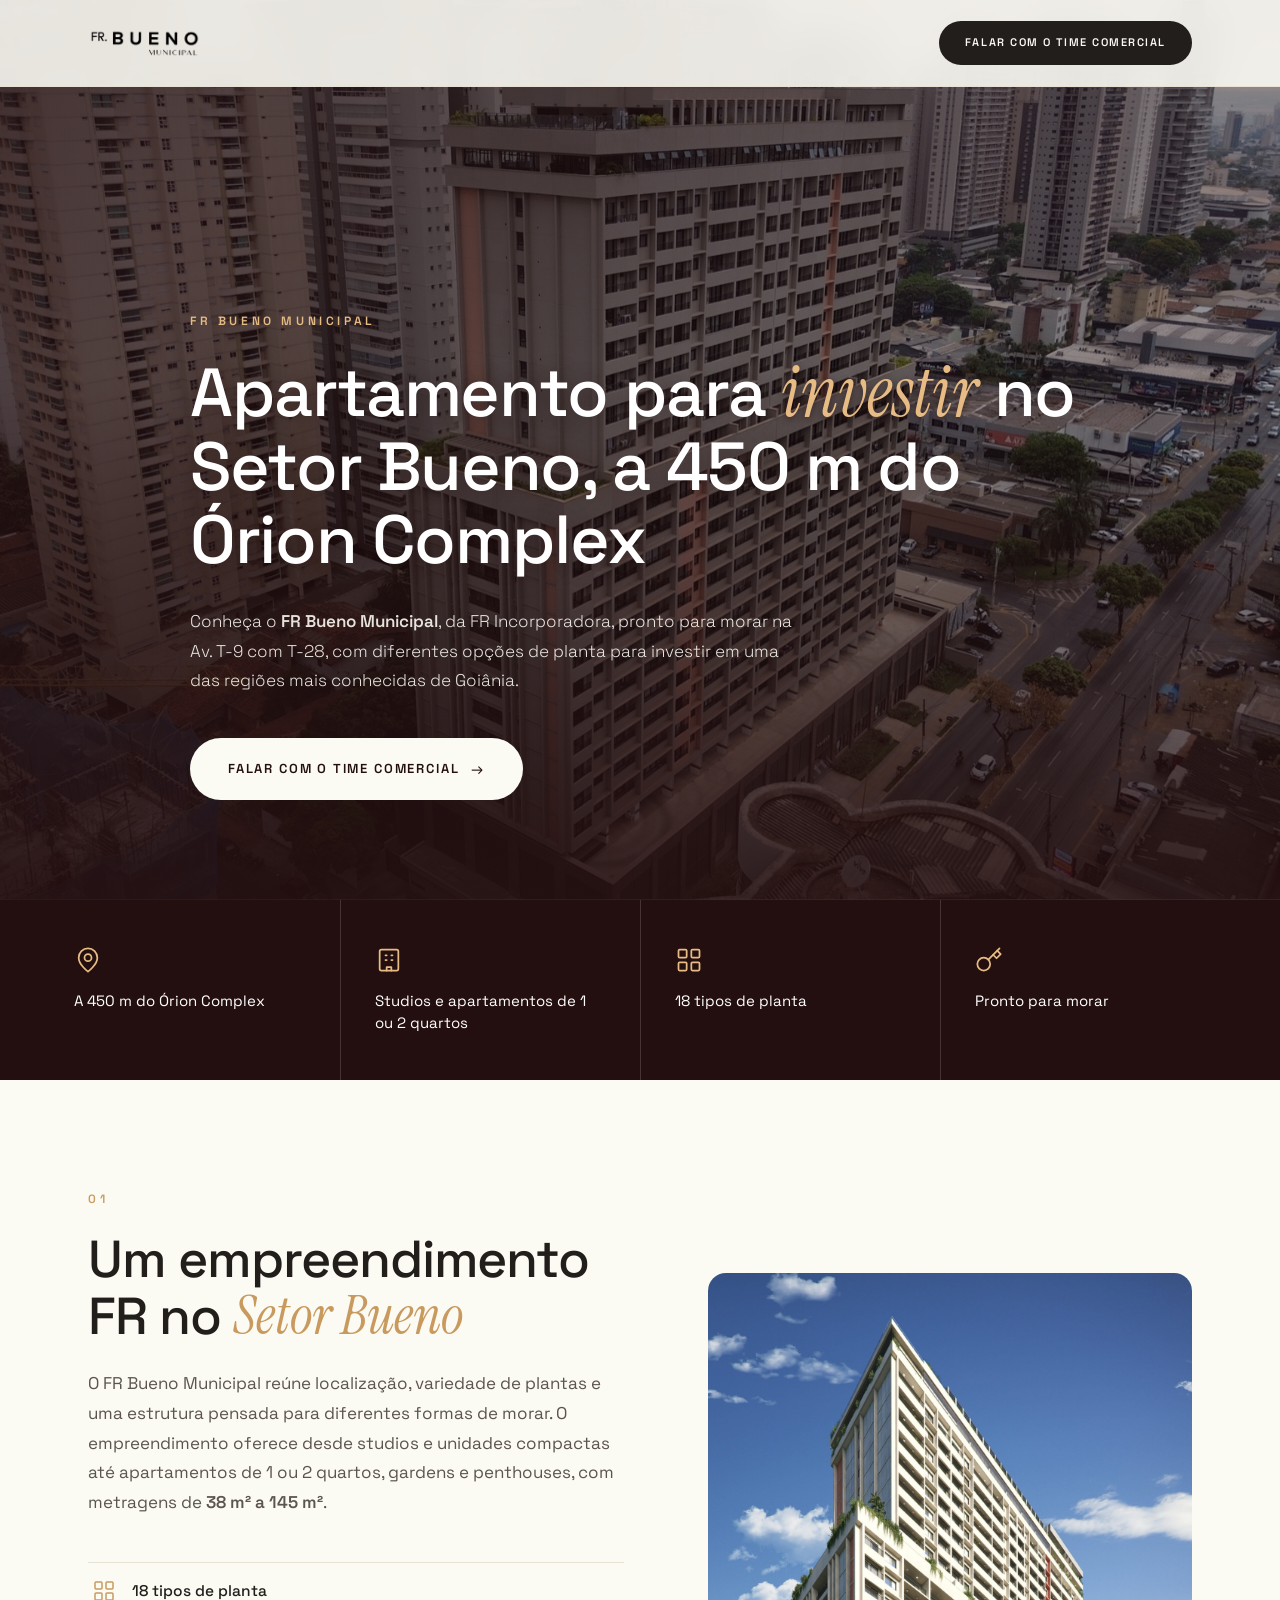
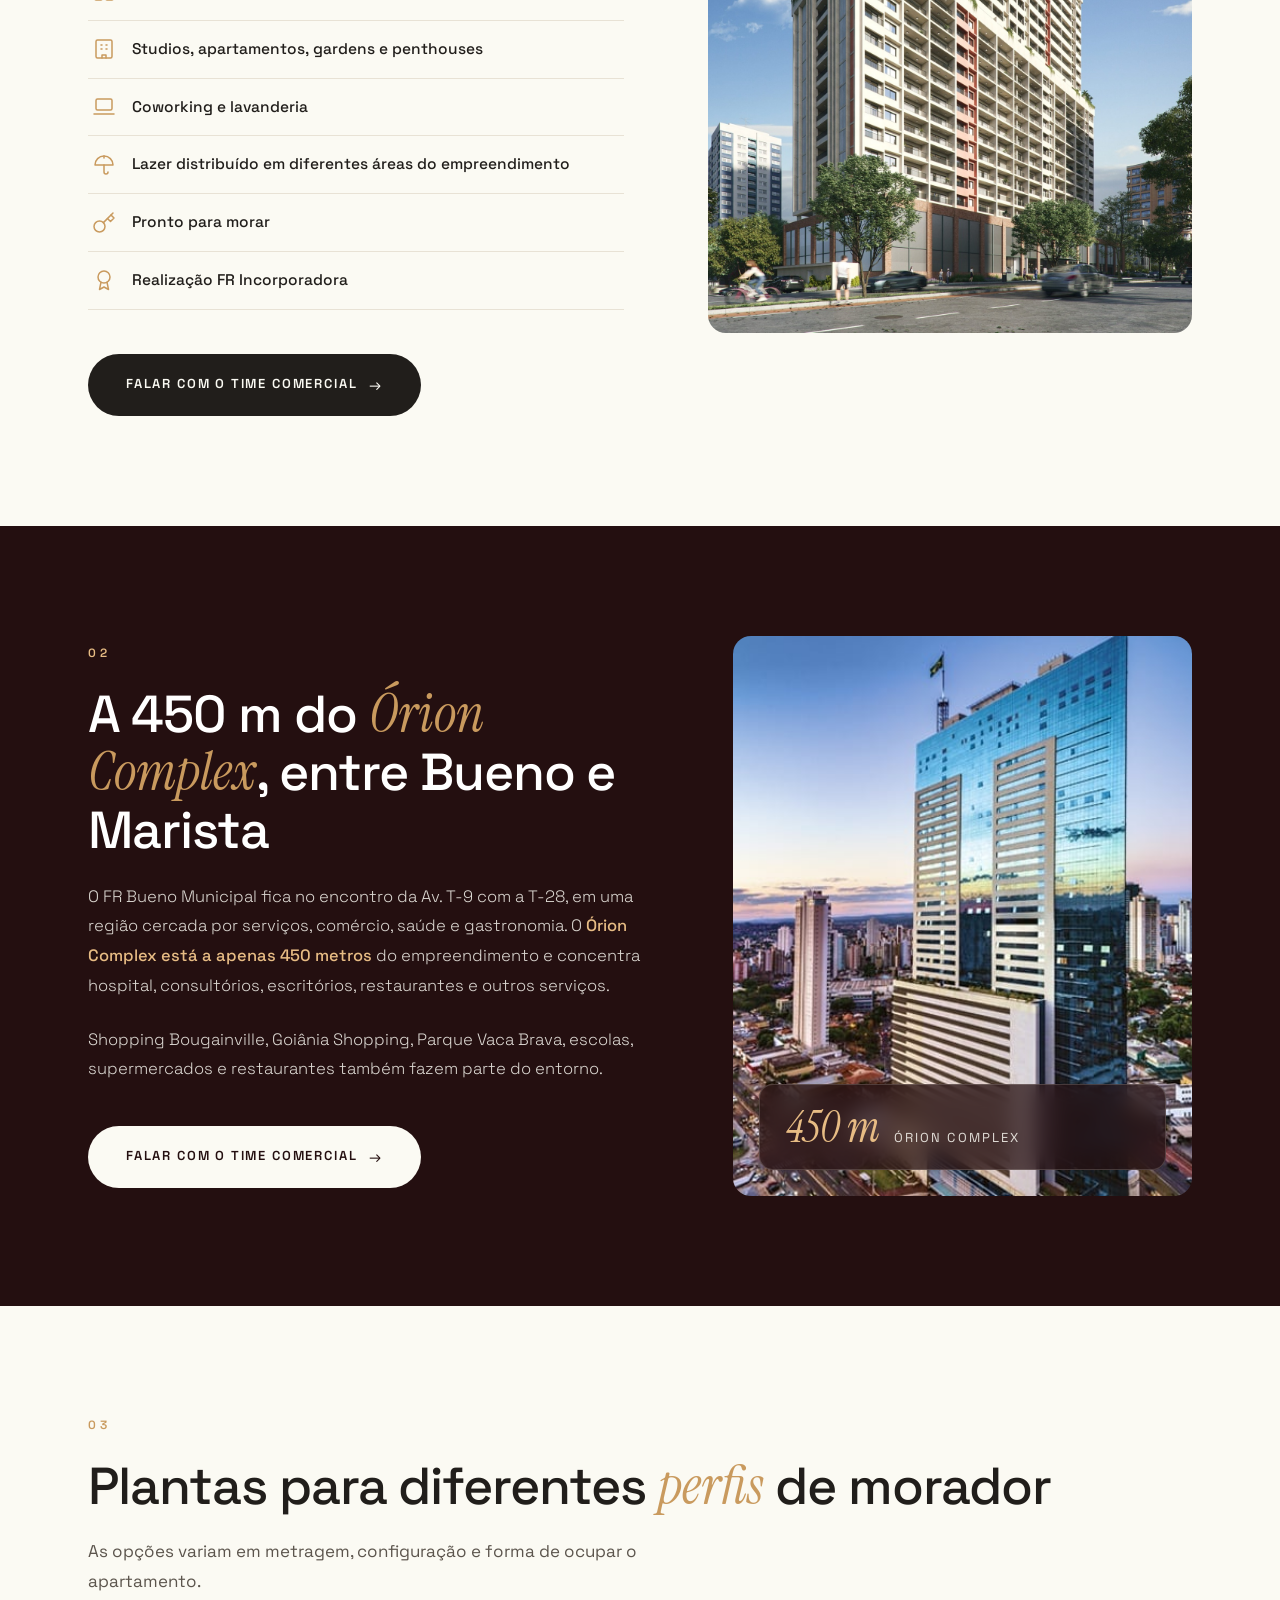
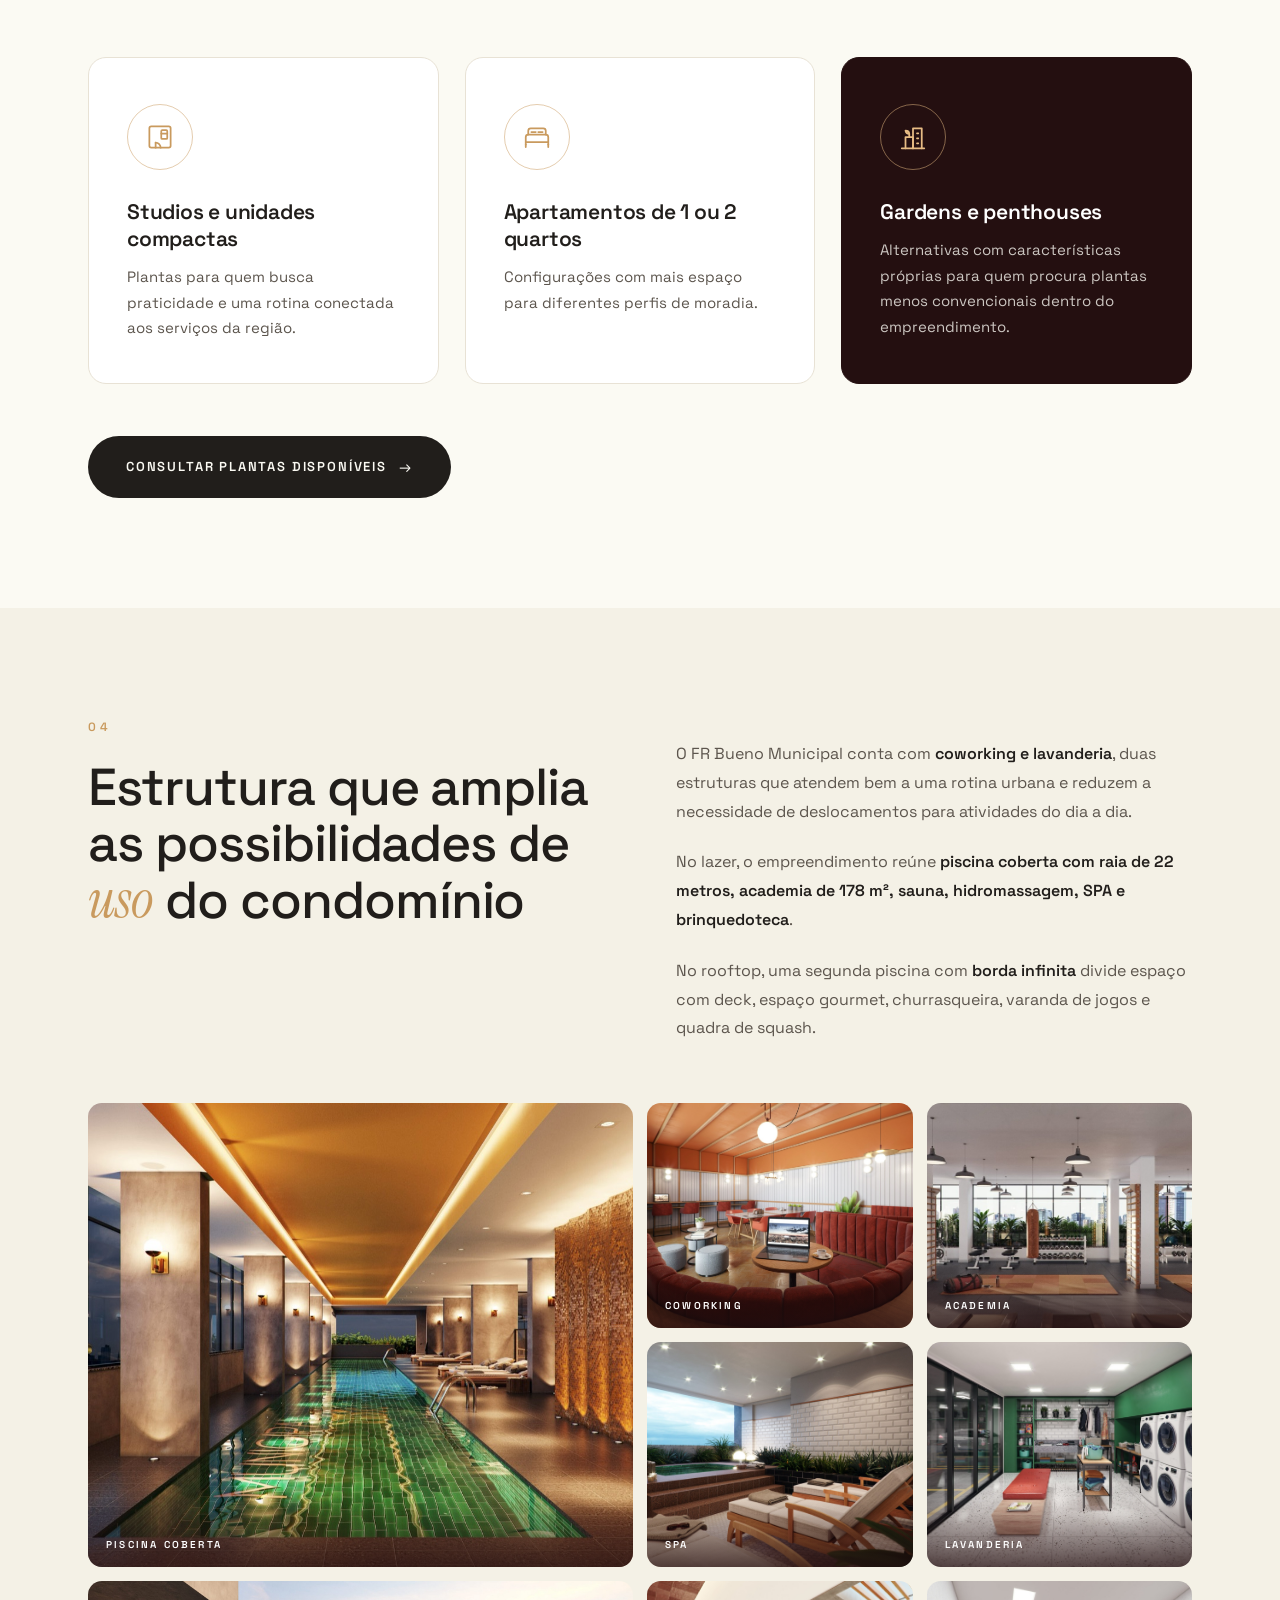
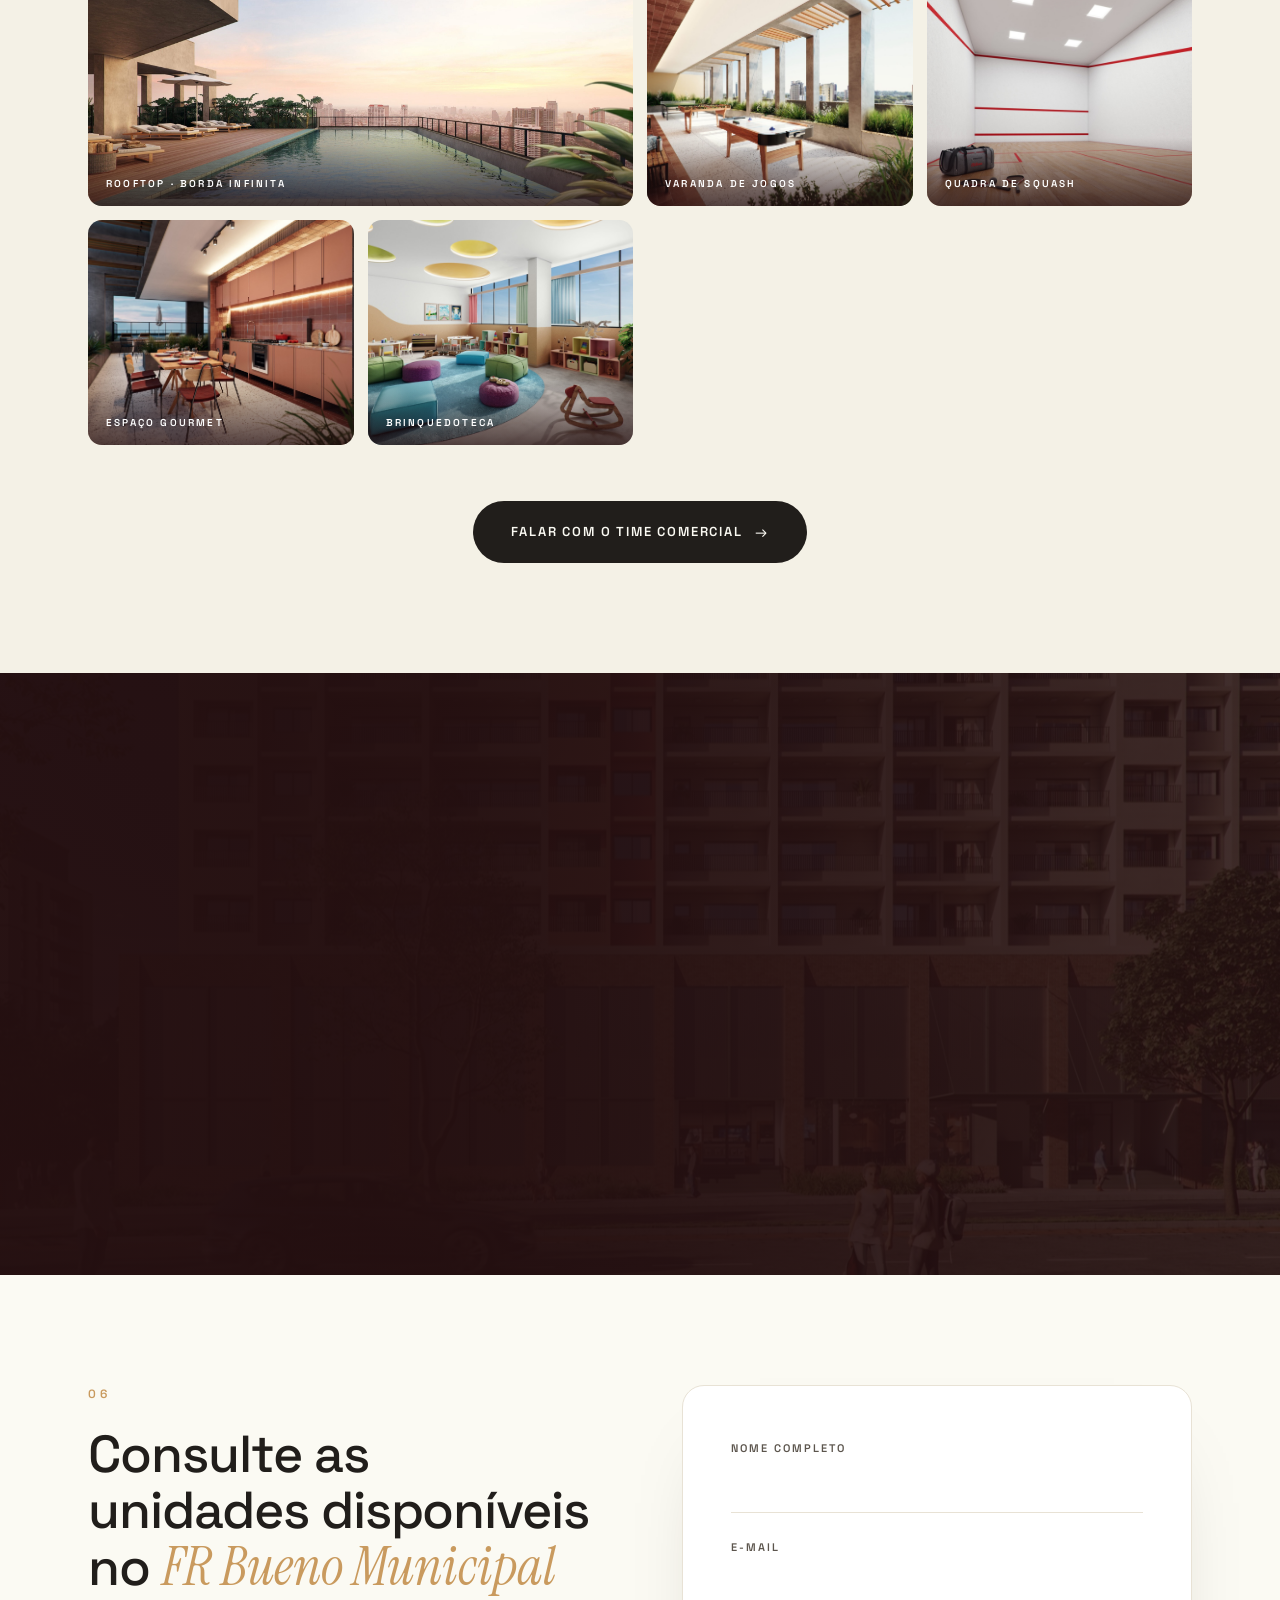
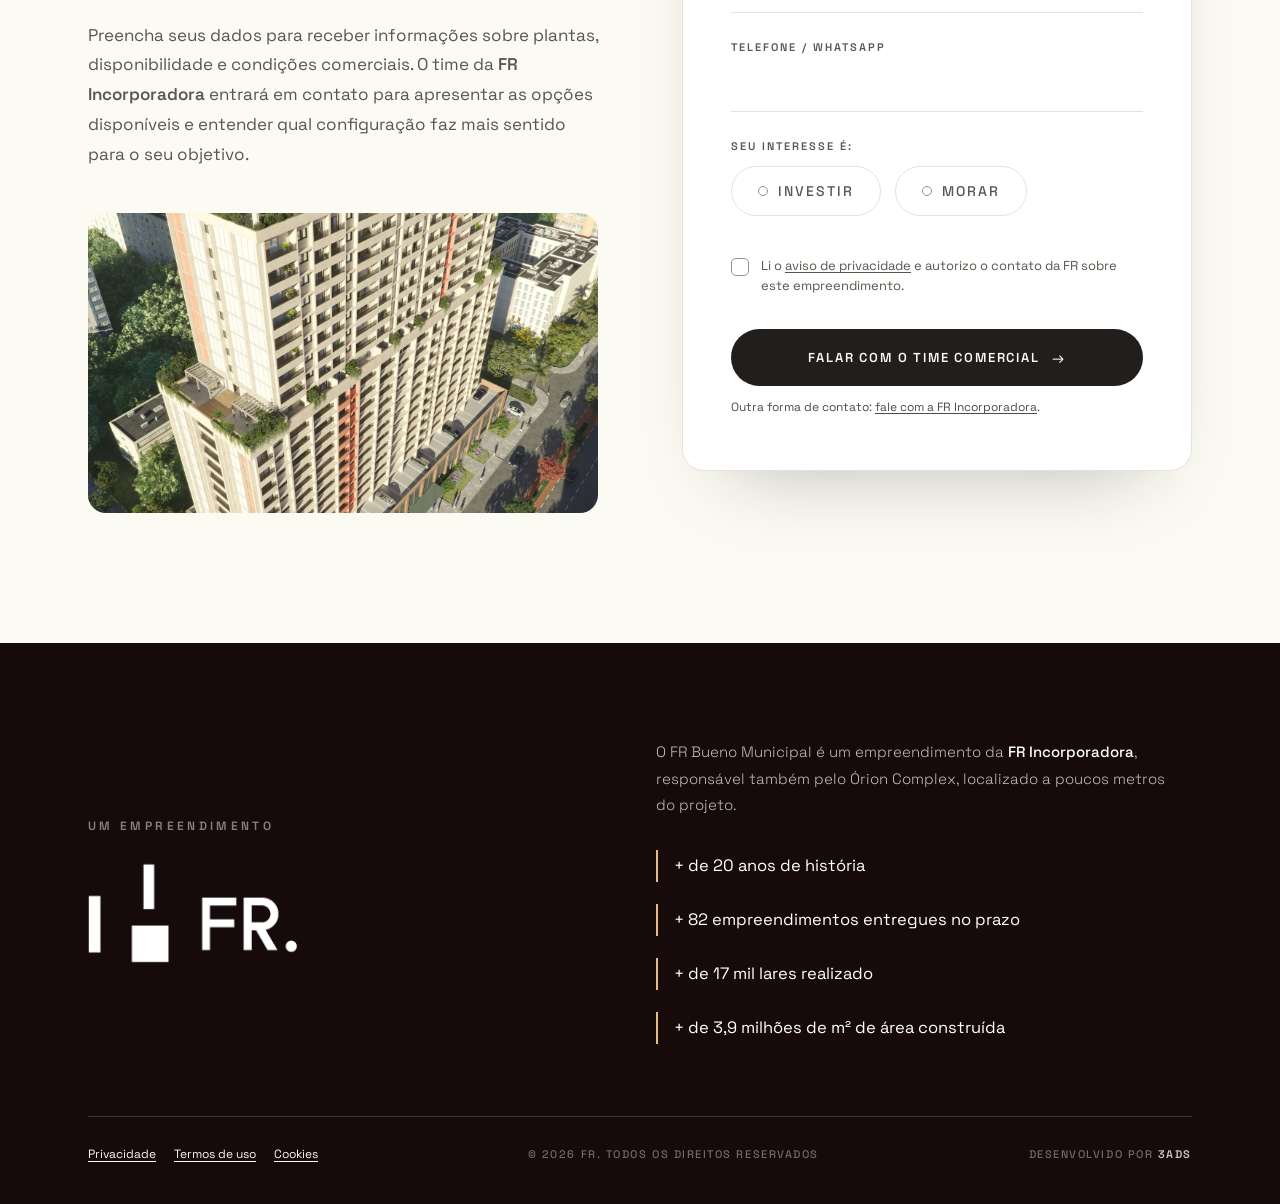
==== bueno/index.html @ ba6bfeea "Prepare FR landing pages, legal notices and CSP" ====
<!DOCTYPE html>
<html lang="pt-BR">
<head>
<meta charset="UTF-8">
<meta name="viewport" content="width=device-width, initial-scale=1.0">
<link rel="icon" type="image/svg+xml" href="favicon.svg">
<title>FR Bueno Municipal | Apartamento para investir no Setor Bueno — FR Incorporadora</title>
<meta name="description" content="Conheça o FR Bueno Municipal, da FR Incorporadora, pronto para morar na Av. T-9 com T-28, com diferentes opções de planta para investir em uma das regiões mais conhecidas de Goiânia.">
<link rel="canonical" href="https://empreendimento.frincorporadora.com.br/bueno/">
<link rel="preconnect" href="https://fonts.googleapis.com">
<link rel="preconnect" href="https://fonts.gstatic.com" crossorigin>
<link href="https://fonts.googleapis.com/css2?family=Space+Grotesk:wght@300;400;500;600;700&family=Instrument+Serif:ital@0;1&display=swap" rel="stylesheet">
<link rel="stylesheet" href="../lead-form.css">
<link rel="stylesheet" href="../legal-links.css">
<link rel="stylesheet" href="style.css">
</head>
<body>

<!-- ============ HEADER ============ -->
<header>
  <div class="wrap">
    <div class="brand">
      <img src="images/logo-bueno-municipal.png" alt="FR Bueno Municipal">
    </div>
    <!-- COPY: CTA -->
    <a class="btn" href="#contato">Falar com o time comercial</a>
  </div>
</header>

<!-- ============ HERO ============ -->
<section class="hero">
  <div class="hero-bg"></div>
  <div class="wrap">
    <span class="kicker">FR Bueno Municipal</span>
    <!-- COPY: título hero -->
    <h1>Apartamento para <em>investir</em> no Setor Bueno, a 450 m do Órion Complex</h1>
    <!-- COPY: subtítulo hero -->
    <p>Conheça o <strong>FR Bueno Municipal</strong>, da FR Incorporadora, pronto para morar na Av. T-9 com T-28, com diferentes opções de planta para investir em uma das regiões mais conhecidas de Goiânia.</p>
    <!-- COPY: CTA -->
    <a class="btn btn--light" href="#contato">Falar com o time comercial <span class="arr">→</span></a>
  </div>
</section>

<!-- ============ STATS (copy) ============ -->
<div class="stats">
  <div class="wrap lp-style-01">
    <div class="stats-grid">
      <!-- COPY: destaques -->
      <div class="stat">
        <svg viewBox="0 0 24 24" aria-hidden="true"><path d="M20 10c0 6-8 12-8 12S4 16 4 10a8 8 0 0 1 16 0Z"/><circle cx="12" cy="10" r="3"/></svg>
        <span class="s-label">A 450 m do Órion Complex</span>
      </div>
      <div class="stat">
        <svg viewBox="0 0 24 24" aria-hidden="true"><rect x="4" y="3" width="16" height="18" rx="1.5"/><path d="M9 8h1"/><path d="M14 8h1"/><path d="M9 12h1"/><path d="M14 12h1"/><path d="M10 21v-3h4v3"/></svg>
        <span class="s-label">Studios e apartamentos de 1 ou 2 quartos</span>
      </div>
      <div class="stat">
        <svg viewBox="0 0 24 24" aria-hidden="true"><rect x="3" y="3" width="7" height="7" rx="1"/><rect x="14" y="3" width="7" height="7" rx="1"/><rect x="3" y="14" width="7" height="7" rx="1"/><rect x="14" y="14" width="7" height="7" rx="1"/></svg>
        <span class="s-label">18 tipos de planta</span>
      </div>
      <div class="stat">
        <svg viewBox="0 0 24 24" aria-hidden="true"><path d="m21 2-9.6 9.6"/><circle cx="7.5" cy="15.5" r="5.5"/><path d="m15.5 7.5 3 3L22 7l-3-3"/></svg>
        <span class="s-label">Pronto para morar</span>
      </div>
    </div>
  </div>
</div>

<!-- ============ EMPREENDIMENTO ============ -->
<section>
  <div class="wrap">
    <div class="emp-grid">
      <div class="reveal">
        <span class="kicker">01</span>
        <!-- COPY -->
        <h2>Um empreendimento FR no <em>Setor Bueno</em></h2>
        <p class="lead lp-style-02">O FR Bueno Municipal reúne localização, variedade de plantas e uma estrutura pensada para diferentes formas de morar. O empreendimento oferece desde studios e unidades compactas até apartamentos de 1 ou 2 quartos, gardens e penthouses, com metragens de <strong>38 m² a 145 m²</strong>.</p>
        <!-- COPY: bullets -->
        <div class="feat-list">
          <div class="feat">
            <svg viewBox="0 0 24 24" aria-hidden="true"><rect x="3" y="3" width="7" height="7" rx="1"/><rect x="14" y="3" width="7" height="7" rx="1"/><rect x="3" y="14" width="7" height="7" rx="1"/><rect x="14" y="14" width="7" height="7" rx="1"/></svg>
            18 tipos de planta
          </div>
          <div class="feat">
            <svg viewBox="0 0 24 24" aria-hidden="true"><rect x="4" y="3" width="16" height="18" rx="1.5"/><path d="M9 8h1"/><path d="M14 8h1"/><path d="M9 12h1"/><path d="M14 12h1"/><path d="M10 21v-3h4v3"/></svg>
            Studios, apartamentos, gardens e penthouses
          </div>
          <div class="feat">
            <svg viewBox="0 0 24 24" aria-hidden="true"><rect x="4" y="4" width="16" height="11" rx="1.5"/><path d="M2 19h20"/></svg>
            Coworking e lavanderia
          </div>
          <div class="feat">
            <svg viewBox="0 0 24 24" aria-hidden="true"><path d="M12 3a9 9 0 0 1 9 9H3a9 9 0 0 1 9-9Z"/><path d="M12 12v7a2 2 0 0 0 4 0"/><path d="M12 3v2"/></svg>
            Lazer distribuído em diferentes áreas do empreendimento
          </div>
          <div class="feat">
            <svg viewBox="0 0 24 24" aria-hidden="true"><path d="m21 2-9.6 9.6"/><circle cx="7.5" cy="15.5" r="5.5"/><path d="m15.5 7.5 3 3L22 7l-3-3"/></svg>
            Pronto para morar
          </div>
          <div class="feat">
            <svg viewBox="0 0 24 24" aria-hidden="true"><circle cx="12" cy="9" r="6"/><path d="m9 14.2-1.5 7.3L12 19l4.5 2.5L15 14.2"/></svg>
            Realização FR Incorporadora
          </div>
        </div>
        <!-- COPY: CTA -->
        <a class="btn" href="#contato">Falar com o time comercial <span class="arr">→</span></a>
      </div>
      <div class="emp-photo reveal">
        <img src="images/fachada-torre.jpg" alt="Fachada do FR Bueno Municipal">
      </div>
    </div>
  </div>
</section>

<!-- ============ ÓRION / LOCALIZAÇÃO ============ -->
<section class="orion">
  <div class="wrap">
    <div class="orion-grid">
      <div class="reveal">
        <span class="kicker">02</span>
        <!-- COPY -->
        <h2>A 450 m do <em>Órion Complex</em>, entre Bueno e Marista</h2>
        <p>O FR Bueno Municipal fica no encontro da Av. T-9 com a T-28, em uma região cercada por serviços, comércio, saúde e gastronomia. O <strong>Órion Complex está a apenas 450 metros</strong> do empreendimento e concentra hospital, consultórios, escritórios, restaurantes e outros serviços.</p>
        <p>Shopping Bougainville, Goiânia Shopping, Parque Vaca Brava, escolas, supermercados e restaurantes também fazem parte do entorno.</p>
        <!-- COPY: CTA -->
        <a class="btn btn--light" href="#contato">Falar com o time comercial <span class="arr">→</span></a>
      </div>
      <div class="orion-card reveal">
        <img src="images/orion-complex.png" alt="Órion Complex">
        <div class="orion-dist">
          <span class="n">450 m</span>
          <span class="l">Órion Complex</span>
        </div>
      </div>
    </div>
  </div>
</section>

<!-- ============ PLANTAS ============ -->
<section class="plantas" id="plantas">
  <div class="wrap">
    <div class="reveal">
      <span class="kicker">03</span>
      <!-- COPY -->
      <h2>Plantas para diferentes <em>perfis</em> de morador</h2>
      <p class="lead">As opções variam em metragem, configuração e forma de ocupar o apartamento.</p>
    </div>
    <div class="tip-grid">
      <!-- COPY: tipologias -->
      <div class="tip-card reveal">
        <span class="ico"><svg viewBox="0 0 24 24" aria-hidden="true"><rect x="3.5" y="3.5" width="17" height="17" rx="1.5"/><path d="M8.5 20.5v-4"/><path d="M8.5 16.5a4 4 0 0 1 4 4"/><rect x="13" y="6.5" width="4.8" height="7" rx="0.8"/><path d="M13 9.2h4.8"/></svg></span>
        <h3>Studios e unidades compactas</h3>
        <p>Plantas para quem busca praticidade e uma rotina conectada aos serviços da região.</p>
      </div>
      <div class="tip-card reveal lp-style-03">
        <span class="ico"><svg viewBox="0 0 24 24" aria-hidden="true"><path d="M5 10V7a2 2 0 0 1 2-2h10a2 2 0 0 1 2 2v3"/><path d="M3 18v-6a2 2 0 0 1 2-2h14a2 2 0 0 1 2 2v6"/><path d="M3 16h18"/><path d="M7.5 8h3.5"/><path d="M13 8h3.5"/><path d="M3 18v2"/><path d="M21 18v2"/></svg></span>
        <h3>Apartamentos de 1 ou 2 quartos</h3>
        <p>Configurações com mais espaço para diferentes perfis de moradia.</p>
      </div>
      <div class="tip-card tip-card--dark reveal lp-style-04">
        <span class="ico"><svg viewBox="0 0 24 24" aria-hidden="true"><path d="M3 21h18"/><path d="M6 21V12h6v9"/><path d="M12 21V5h7v16"/><path d="M15.2 9h1"/><path d="M15.2 13h1"/><path d="M15.2 17h1"/><path d="M9 12V9.5"/><path d="M9 9.5C9 7.8 7.7 6.8 6 6.8c.3 1.9 1.5 2.7 3 2.7Z"/></svg></span>
        <h3>Gardens e penthouses</h3>
        <p>Alternativas com características próprias para quem procura plantas menos convencionais dentro do empreendimento.</p>
      </div>
    </div>
    <!-- COPY: CTA -->
    <a class="btn" href="#contato">Consultar plantas disponíveis <span class="arr">→</span></a>
  </div>
</section>

<!-- ============ ESTRUTURA ============ -->
<section class="estrutura">
  <div class="wrap">
    <div class="estr-head">
      <div class="reveal">
        <span class="kicker">04</span>
        <!-- COPY -->
        <h2>Estrutura que amplia as possibilidades de <em>uso</em> do condomínio</h2>
      </div>
      <div class="copy reveal">
        <!-- COPY -->
        <p>O FR Bueno Municipal conta com <strong>coworking e lavanderia</strong>, duas estruturas que atendem bem a uma rotina urbana e reduzem a necessidade de deslocamentos para atividades do dia a dia.</p>
        <p>No lazer, o empreendimento reúne <strong>piscina coberta com raia de 22 metros, academia de 178 m², sauna, hidromassagem, SPA e brinquedoteca</strong>.</p>
        <p>No rooftop, uma segunda piscina com <strong>borda infinita</strong> divide espaço com deck, espaço gourmet, churrasqueira, varanda de jogos e quadra de squash.</p>
      </div>
    </div>

    <div class="gal">
      <figure class="wide tall reveal"><img src="images/piscina-coberta.jpg" alt="Piscina coberta com raia de 22 metros" loading="lazy"><figcaption>Piscina coberta</figcaption></figure>
      <figure class="reveal"><img src="images/coworking.jpg" alt="Coworking" loading="lazy"><figcaption>Coworking</figcaption></figure>
      <figure class="reveal"><img src="images/academia.jpg" alt="Academia de 178 m²" loading="lazy"><figcaption>Academia</figcaption></figure>
      <figure class="reveal"><img src="images/spa.jpg" alt="SPA" loading="lazy"><figcaption>SPA</figcaption></figure>
      <figure class="reveal"><img src="images/lavanderia.jpg" alt="Lavanderia" loading="lazy"><figcaption>Lavanderia</figcaption></figure>
      <figure class="wide reveal"><img src="images/piscina-rooftop.jpg" alt="Piscina com borda infinita no rooftop" loading="lazy"><figcaption>Rooftop · Borda infinita</figcaption></figure>
      <figure class="reveal"><img src="images/varanda-jogos.jpg" alt="Varanda de jogos" loading="lazy"><figcaption>Varanda de jogos</figcaption></figure>
      <figure class="reveal"><img src="images/squash.jpg" alt="Quadra de squash" loading="lazy"><figcaption>Quadra de squash</figcaption></figure>
      <figure class="reveal"><img src="images/gourmet-rooftop.jpg" alt="Espaço gourmet" loading="lazy"><figcaption>Espaço gourmet</figcaption></figure>
      <figure class="reveal"><img src="images/brinquedoteca.jpg" alt="Brinquedoteca" loading="lazy"><figcaption>Brinquedoteca</figcaption></figure>
    </div>

    <div class="btn-row reveal">
      <!-- COPY: CTA -->
      <a class="btn" href="#contato">Falar com o time comercial <span class="arr">→</span></a>
    </div>
  </div>
</section>

<!-- ============ PRONTO PARA MORAR ============ -->
<section class="pronto">
  <div class="wrap">
    <div class="reveal">
      <span class="kicker">05</span>
      <!-- COPY -->
      <h2>O FR Bueno Municipal já está <em>pronto para morar</em></h2>
      <p>O empreendimento está concluído e pode ser conhecido antes da compra. Você pode visitar as áreas comuns, conhecer as diferentes configurações de planta e avaliar pessoalmente a localização e a estrutura do condomínio.</p>
      <!-- COPY: CTA -->
      <a class="btn btn--light" href="#contato">Quero conhecer o Bueno Municipal <span class="arr">→</span></a>
    </div>
  </div>
</section>

<!-- ============ CONTATO ============ -->
<section class="contato" id="contato">
  <div class="wrap">
    <div class="contato-grid">
      <div class="contato-copy reveal">
        <span class="kicker">06</span>
        <!-- COPY -->
        <h2>Consulte as unidades disponíveis no <em>FR Bueno Municipal</em></h2>
        <p class="lead">Preencha seus dados para receber informações sobre plantas, disponibilidade e condições comerciais. O time da <strong>FR Incorporadora</strong> entrará em contato para apresentar as opções disponíveis e entender qual configuração faz mais sentido para o seu objetivo.</p>
        <img class="mini" src="images/fachada-aerea.jpg" alt="FR Bueno Municipal" loading="lazy">
      </div>

      <form class="form-card reveal" action="https://hook.us2.make.com/xg03bh2gbava2s9f83v88raf4e1v7r7p" method="post" data-obrigado="../bueno-obrigado/">
        <input type="hidden" name="empreendimento" value="FR Bueno Municipal">
        <div class="field">
          <!-- COPY: campo -->
          <label for="nome">Nome completo</label>
          <input type="text" id="nome" name="nome" required autocomplete="name">
        </div>
        <div class="field">
          <!-- COPY: campo -->
          <label for="email">E-mail</label>
          <input type="email" id="email" name="email" required autocomplete="email">
        </div>
        <div class="field">
          <!-- COPY: campo -->
          <label for="tel">Telefone / WhatsApp</label>
          <input type="tel" id="tel" name="telefone" required autocomplete="tel">
        </div>
        <div class="field">
          <!-- COPY: campo -->
          <label>Seu interesse é:</label>
          <div class="choices">
            <label class="chip"><input type="checkbox" name="interesse" value="Investir"><span>Investir</span></label>
            <label class="chip"><input type="checkbox" name="interesse" value="Morar"><span>Morar</span></label>
          </div>
        </div>
        <div class="lgpd">
          <input type="checkbox" id="lgpd" name="lgpd" value="sim" required>
          <!-- COPY: consentimento -->
          <label for="lgpd">Li o <a href="../politica-de-privacidade/" target="_blank" rel="noopener noreferrer">aviso de privacidade</a> e autorizo o contato da FR sobre este empreendimento.</label>
        </div>
        <!-- COPY: CTA -->
        <button class="btn" type="submit">Falar com o time comercial <span class="arr">→</span></button>
        <p class="form-status" role="status" aria-live="polite"></p>
        <p class="form-help">Outra forma de contato: <a href="https://frincorporadora.com.br/fale-conosco/">fale com a FR Incorporadora</a>.</p>
      </form>
    </div>
  </div>
</section>

<!-- ============ FOOTER ============ -->
<footer>
  <div class="wrap">
    <div class="foot">
      <div class="foot-logo reveal">
        <!-- COPY -->
        <span class="foot-kicker">Um Empreendimento</span>
        <img src="images/marca-fr.png" alt="FR Incorporadora">
      </div>
      <div class="foot-info reveal">
        <!-- COPY -->
        <p>O FR Bueno Municipal é um empreendimento da <strong>FR Incorporadora</strong>, responsável também pelo Órion Complex, localizado a poucos metros do projeto.</p>
        <!-- COPY: números FR -->
        <div class="foot-nums">
          <div class="foot-num">+ de 20 anos de história</div>
          <div class="foot-num">+ 82 empreendimentos entregues no prazo</div>
          <div class="foot-num">+ de 17 mil lares realizado</div>
          <div class="foot-num">+ de 3,9 milhões de m² de área construída</div>
        </div>
      </div>
    </div>
    <div class="foot-base">
      <nav class="legal-links" aria-label="Informações legais"><a href="../politica-de-privacidade/">Privacidade</a><a href="../termos-de-uso/">Termos de uso</a><a href="../politica-de-cookies/">Cookies</a></nav>
      <small>© 2026 FR. Todos os direitos reservados</small>
      <small>Desenvolvido por <b>3ADS</b></small>
    </div>
  </div>
</footer>

<!-- ============ LIGHTBOX ============ -->
<div class="lb" id="lb" role="dialog" aria-modal="true" aria-label="Galeria de imagens">
  <button class="lb-btn lb-close" id="lb-close" aria-label="Fechar">✕</button>
  <button class="lb-btn lb-prev" id="lb-prev" aria-label="Anterior">←</button>
  <img id="lb-img" src="" alt="">
  <div class="lb-cap"><span class="count" id="lb-count"></span><span id="lb-label"></span></div>
  <button class="lb-btn lb-next" id="lb-next" aria-label="Próxima">→</button>
</div>

<script src="page.js" defer></script>
<script src="../lead-form.js" defer></script>

</body>
</html>
---- lead-form.css ----
.form-card .lgpd a,
.form-card .form-help a {
  color: inherit;
  text-decoration: underline;
  text-underline-offset: 2px;
}

.form-card .form-status {
  margin: 14px 0 0;
  font-size: 14px;
  line-height: 1.5;
}

.form-card .form-status:empty {
  display: none;
}

.form-card .form-status[data-state="success"] {
  color: #176b42;
}

.form-card .form-status[data-state="error"] {
  color: #a92721;
}

.form-card .form-help {
  margin: 12px 0 0;
  font-size: 12px;
  line-height: 1.5;
  opacity: .8;
}

.form-card .btn:disabled {
  cursor: wait;
  opacity: .65;
}
---- legal-links.css ----
.legal-links{display:flex;flex-wrap:wrap;align-items:center;gap:8px 18px;font-size:12px;line-height:1.6}
.legal-links a{color:inherit;text-decoration:underline;text-underline-offset:3px}
.legal-links a:focus-visible{outline:2px solid currentColor;outline-offset:3px}
footer.shell .legal-links,footer .shell .legal-links{margin-top:12px}
---- bueno/style.css ----
:root{
    --bg:#FBFAF3;
    --surface:#FFFFFF;
    --ink:#211E1B;
    --deep:#240F10;
    --gold:#E7BC84;
    --gold-deep:#C99A5E;
    --t2:#5C554D;
    --t3:#989085;
    --border:#E8E2D5;
    --border-dark:rgba(251,250,243,.16);
    --r:18px;
    --ease:cubic-bezier(.22,.61,.36,1);
  }
  *{margin:0;padding:0;box-sizing:border-box}
  html{scroll-behavior:smooth}
  body{
    font-family:'Space Grotesk',sans-serif;
    font-weight:400;color:var(--ink);background:var(--bg);
    line-height:1.6;-webkit-font-smoothing:antialiased;
  }
  img{display:block;max-width:100%}
  a{text-decoration:none;color:inherit}
  .wrap{max-width:1200px;margin:0 auto;padding:0 48px}

  .reveal{opacity:0;transform:translateY(26px);transition:opacity .9s var(--ease),transform .9s var(--ease)}
  .reveal.in{opacity:1;transform:none}
  @media (prefers-reduced-motion:reduce){
    html{scroll-behavior:auto}
    .reveal{opacity:1;transform:none;transition:none}
  }

  /* ---------- Type ---------- */
  h1,h2{font-weight:500;line-height:1.08;letter-spacing:-.02em}
  h2{font-size:clamp(30px,4.2vw,52px)}
  h1 em,h2 em{
    font-family:'Instrument Serif',serif;font-style:italic;font-weight:400;
    letter-spacing:0;font-size:1.04em;
  }
  h2 em{color:var(--gold-deep)}
  .kicker{
    display:block;font-size:12px;font-weight:600;letter-spacing:.3em;
    text-transform:uppercase;color:var(--gold-deep);margin-bottom:22px;
  }
  .lead{font-size:17px;color:var(--t2);max-width:640px;line-height:1.75}
  strong{font-weight:600}

  /* ---------- Buttons ---------- */
  .btn{
    display:inline-flex;align-items:center;justify-content:center;gap:12px;
    background:var(--ink);color:var(--bg);
    font-family:'Space Grotesk',sans-serif;
    font-size:13px;font-weight:600;letter-spacing:.14em;text-transform:uppercase;
    padding:19px 38px;border:none;border-radius:100px;cursor:pointer;
    transition:background .3s var(--ease),color .3s var(--ease),transform .3s var(--ease);
  }
  .btn:hover{background:var(--gold);color:var(--deep);transform:translateY(-2px)}
  .btn .arr{font-weight:400;font-size:15px;transition:transform .3s var(--ease)}
  .btn:hover .arr{transform:translateX(4px)}
  .btn--light{background:var(--bg);color:var(--deep)}
  .btn--light:hover{background:var(--gold);color:var(--deep)}

  section{padding:110px 0;position:relative}

  /* ---------- Header ---------- */
  header{
    position:fixed;top:0;left:0;right:0;z-index:100;
    background:rgba(251,250,243,.9);
    backdrop-filter:blur(16px);-webkit-backdrop-filter:blur(16px);
    border-bottom:1px solid var(--border);
  }
  header .wrap{display:flex;align-items:center;justify-content:space-between;height:86px}
  .brand img{height:30px;width:auto}
  header .btn{padding:13px 26px;font-size:11px}

  /* ---------- Hero ---------- */
  .hero{
    min-height:100svh;display:flex;flex-direction:column;justify-content:flex-end;
    padding:0;color:var(--bg);position:relative;isolation:isolate;
  }
  .hero-bg{
    position:absolute;inset:0;z-index:-1;
    background:url("images/hero-aerea.jpg") center 40%/cover no-repeat;
  }
  .hero-bg::after{
    content:"";position:absolute;inset:0;
    background:
      linear-gradient(180deg,rgba(36,15,16,.5) 0%,rgba(36,15,16,.28) 42%,rgba(36,15,16,.86) 100%),
      linear-gradient(90deg,rgba(36,15,16,.62) 0%,rgba(36,15,16,.1) 72%);
  }
  .hero .wrap{padding-top:190px;padding-bottom:100px}
  .hero .kicker{color:var(--gold)}
  .hero h1{font-size:clamp(36px,5.4vw,68px);max-width:900px;color:#fff;text-shadow:0 2px 22px rgba(36,15,16,.45)}
  .hero h1 em{
    color:var(--gold);
    text-shadow:0 2px 6px rgba(36,15,16,.55),0 4px 26px rgba(36,15,16,.6);
  }
  .hero p{
    margin-top:30px;font-size:17px;font-weight:300;line-height:1.75;
    color:rgba(251,250,243,.9);max-width:620px;
  }
  .hero .btn{margin-top:42px}

  /* ---------- Stats ---------- */
  .stats{background:var(--deep);color:var(--bg)}
  .stats-grid{display:grid;grid-template-columns:repeat(4,1fr)}
  .stat{
    padding:46px 34px;border-left:1px solid var(--border-dark);
    display:flex;flex-direction:column;justify-content:flex-start;
  }
  .stat:first-child{border-left:none}
  .stat svg{
    width:28px;height:28px;stroke:var(--gold);fill:none;
    stroke-width:1.5;stroke-linecap:round;stroke-linejoin:round;
    margin-bottom:16px;
  }
  .stat .s-label{font-size:15px;font-weight:400;line-height:1.45;color:#fff}

  /* ---------- Empreendimento ---------- */
  .emp-grid{display:grid;grid-template-columns:1.05fr .95fr;gap:84px;align-items:center}
  .emp-photo img{
    width:100%;height:660px;object-fit:cover;border-radius:var(--r);
  }
  .feat-list{margin-top:44px;border-top:1px solid var(--border)}
  .feat{
    display:flex;align-items:center;gap:16px;
    padding:16px 4px;border-bottom:1px solid var(--border);
    font-size:15.5px;font-weight:500;
  }
  .feat svg{
    flex:none;width:24px;height:24px;stroke:var(--gold-deep);fill:none;
    stroke-width:1.5;stroke-linecap:round;stroke-linejoin:round;
  }
  .emp-grid .btn{margin-top:44px}

  /* ---------- Órion / Localização ---------- */
  .orion{background:var(--deep);color:var(--bg);overflow:hidden}
  .orion .kicker{color:var(--gold)}
  .orion h2{color:#fff}
  .orion-grid{display:grid;grid-template-columns:1.1fr .9fr;gap:84px;align-items:center}
  .orion p{margin-top:24px;font-size:16.5px;font-weight:300;line-height:1.8;color:rgba(251,250,243,.85)}
  .orion p strong{color:var(--gold);font-weight:500}
  .orion .btn{margin-top:42px}
  .orion-card{position:relative}
  .orion-card img{
    width:100%;height:560px;object-fit:cover;border-radius:var(--r);
  }
  .orion-dist{
    position:absolute;left:26px;bottom:26px;right:26px;
    background:rgba(36,15,16,.72);backdrop-filter:blur(10px);-webkit-backdrop-filter:blur(10px);
    border:1px solid var(--border-dark);border-radius:14px;
    padding:20px 26px;display:flex;align-items:baseline;gap:14px;
  }
  .orion-dist .n{
    font-family:'Instrument Serif',serif;font-style:italic;
    font-size:44px;line-height:1;color:var(--gold);
  }
  .orion-dist .l{font-size:13px;letter-spacing:.16em;text-transform:uppercase;color:rgba(251,250,243,.85)}

  /* ---------- Plantas ---------- */
  .plantas .lead{margin-top:22px}
  .tip-grid{display:grid;grid-template-columns:repeat(3,1fr);gap:26px;margin-top:60px}
  .tip-card{
    background:var(--surface);border:1px solid var(--border);border-radius:var(--r);
    padding:46px 38px 42px;display:flex;flex-direction:column;
    transition:transform .35s var(--ease),box-shadow .35s var(--ease);
  }
  .tip-card:hover{transform:translateY(-6px);box-shadow:0 30px 60px -30px rgba(33,30,27,.25)}
  .tip-card .ico{
    width:66px;height:66px;border-radius:50%;
    border:1px solid rgba(201,154,94,.5);
    display:flex;align-items:center;justify-content:center;
    margin-bottom:28px;
    transition:background .3s var(--ease),border-color .3s var(--ease);
  }
  .tip-card:hover .ico{background:rgba(231,188,132,.14);border-color:var(--gold-deep)}
  .tip-card .ico svg{
    width:30px;height:30px;stroke:var(--gold-deep);fill:none;
    stroke-width:1.4;stroke-linecap:round;stroke-linejoin:round;
  }
  .tip-card h3{font-size:21px;font-weight:600;letter-spacing:-.01em;line-height:1.3;margin-bottom:12px}
  .tip-card p{font-size:15px;color:var(--t2);line-height:1.7}
  .tip-card--dark{background:var(--deep);border-color:var(--deep);color:#fff}
  .tip-card--dark .ico{border-color:rgba(231,188,132,.5)}
  .tip-card--dark .ico svg{stroke:var(--gold)}
  .tip-card--dark p{color:rgba(251,250,243,.78)}
  .plantas .btn{margin-top:52px}

  /* ---------- Estrutura ---------- */
  .estrutura{background:#F4F1E6}
  .estr-head{display:grid;grid-template-columns:1fr 1fr;gap:72px;align-items:start;margin-bottom:60px}
  .estr-head .copy p{margin-top:22px;font-size:16px;color:var(--t2);line-height:1.8}
  .estr-head .copy p strong{color:var(--ink)}
  .gal{display:grid;grid-template-columns:repeat(4,1fr);grid-auto-rows:225px;gap:14px}
  .gal figure{position:relative;overflow:hidden;border-radius:14px}
  .gal img{width:100%;height:100%;object-fit:cover;transition:transform .8s var(--ease)}
  .gal figure:hover img{transform:scale(1.05)}
  .gal figcaption{
    position:absolute;left:0;right:0;bottom:0;
    padding:38px 18px 14px;
    font-size:10px;font-weight:600;letter-spacing:.22em;text-transform:uppercase;color:#fff;
    background:linear-gradient(180deg,transparent,rgba(36,15,16,.75));
  }
  .gal .tall{grid-row:span 2}
  .gal .wide{grid-column:span 2}
  .gal figure{cursor:zoom-in}

  /* ---------- Lightbox ---------- */
  .lb{
    position:fixed;inset:0;z-index:200;
    background:rgba(22,10,11,.96);
    display:none;align-items:center;justify-content:center;
    flex-direction:column;padding:56px 84px;
  }
  .lb.open{display:flex}
  .lb img{
    max-width:100%;max-height:calc(100vh - 190px);
    object-fit:contain;border-radius:12px;
  }
  .lb-cap{
    margin-top:20px;display:flex;align-items:center;gap:18px;
    font-size:12px;font-weight:600;letter-spacing:.22em;text-transform:uppercase;
    color:rgba(251,250,243,.85);
  }
  .lb-cap .count{color:var(--gold)}
  .lb-btn{
    position:absolute;display:flex;align-items:center;justify-content:center;
    width:52px;height:52px;border-radius:50%;
    background:transparent;border:1px solid rgba(251,250,243,.28);
    color:#FBFAF3;font-size:20px;line-height:1;cursor:pointer;
    transition:all .25s var(--ease);user-select:none;
  }
  .lb-btn:hover{background:var(--gold);border-color:var(--gold);color:var(--deep)}
  .lb-prev{left:22px;top:50%;transform:translateY(-50%)}
  .lb-next{right:22px;top:50%;transform:translateY(-50%)}
  .lb-close{top:22px;right:22px}
  @media (max-width:640px){
    .lb{padding:72px 16px 40px}
    .lb-btn{width:44px;height:44px}
    .lb-prev{left:10px;top:auto;bottom:18px;transform:none}
    .lb-next{right:10px;top:auto;bottom:18px;transform:none}
    .lb img{max-height:calc(100vh - 210px)}
  }
  .estrutura .btn-row{display:flex;justify-content:center;margin-top:56px}

  /* ---------- Pronto ---------- */
  .pronto{background:var(--deep);color:var(--bg);isolation:isolate;overflow:hidden}
  .pronto::before{
    content:"";position:absolute;inset:0;z-index:-1;
    background:url("images/fachada-podio.jpg") center/cover no-repeat;
    opacity:.3;
  }
  .pronto::after{
    content:"";position:absolute;inset:0;z-index:-1;
    background:linear-gradient(90deg,rgba(36,15,16,.94) 34%,rgba(36,15,16,.55));
  }
  .pronto .kicker{color:var(--gold)}
  .pronto h2{color:#fff;max-width:780px}
  .pronto p{
    margin-top:28px;font-size:17px;font-weight:300;line-height:1.8;
    color:rgba(251,250,243,.88);max-width:700px;
  }
  .pronto .btn{margin-top:44px}

  /* ---------- Contato ---------- */
  .contato{padding-bottom:130px}
  .contato-grid{display:grid;grid-template-columns:1fr 1fr;gap:84px;align-items:start}
  .contato-copy{position:sticky;top:120px}
  .contato-copy .lead{margin-top:24px}
  .contato-copy .mini{
    margin-top:44px;width:100%;height:300px;object-fit:cover;border-radius:var(--r);
  }
  .form-card{
    background:var(--surface);border:1px solid var(--border);border-radius:22px;
    padding:54px 48px;box-shadow:0 40px 80px -50px rgba(33,30,27,.35);
  }
  .field{margin-bottom:26px}
  .field label{
    display:block;font-size:11px;font-weight:600;letter-spacing:.18em;
    text-transform:uppercase;color:var(--t2);margin-bottom:10px;
  }
  .field input[type=text],
  .field input[type=email],
  .field input[type=tel]{
    width:100%;border:none;border-bottom:1px solid var(--border);
    background:transparent;padding:12px 2px;font-family:'Space Grotesk',sans-serif;
    font-size:16px;color:var(--ink);outline:none;border-radius:0;
    transition:border-color .3s;
  }
  .field input:focus{border-color:var(--gold-deep)}
  .choices{display:flex;gap:14px;flex-wrap:wrap}
  .chip{position:relative}
  .chip input{position:absolute;opacity:0;inset:0;cursor:pointer}
  .chip span{
    display:inline-flex;align-items:center;gap:10px;
    padding:13px 26px;border:1px solid var(--border);border-radius:100px;
    font-size:14px;font-weight:500;color:var(--t2);cursor:pointer;
    transition:all .25s var(--ease);
  }
  .chip span::before{
    content:"";width:8px;height:8px;border-radius:50%;
    border:1px solid var(--t3);transition:all .25s;
  }
  .chip input:checked + span{
    border-color:var(--gold-deep);color:var(--gold-deep);background:rgba(231,188,132,.12);
  }
  .chip input:checked + span::before{background:var(--gold-deep);border-color:var(--gold-deep)}
  .lgpd{display:flex;align-items:flex-start;gap:12px;margin:30px 0 34px}
  .lgpd input{
    appearance:none;-webkit-appearance:none;flex:none;
    width:18px;height:18px;border:1px solid var(--t3);border-radius:5px;
    cursor:pointer;position:relative;top:2px;transition:all .2s;
  }
  .lgpd input:checked{background:var(--ink);border-color:var(--ink)}
  .lgpd input:checked::after{
    content:"";position:absolute;left:5px;top:1.5px;width:5px;height:9px;
    border:solid var(--gold);border-width:0 2px 2px 0;transform:rotate(45deg);
  }
  .lgpd label{font-size:13px;color:var(--t2);cursor:pointer;line-height:1.5}
  .form-card .btn{width:100%}

  /* ---------- Footer ---------- */
  footer{background:#160A0B;color:var(--bg);padding:96px 0 40px}
  .foot{display:grid;grid-template-columns:1fr 1.1fr;gap:80px;align-items:center}
  .foot-kicker{
    display:block;font-size:12px;font-weight:600;letter-spacing:.28em;
    text-transform:uppercase;color:rgba(251,250,243,.5);margin-bottom:24px;
  }
  .foot-logo img{width:min(210px,60%);height:auto}
  .foot-info > p{font-size:15px;font-weight:300;line-height:1.75;color:rgba(251,250,243,.75);max-width:520px}
  .foot-info > p strong{color:#fff;font-weight:500}
  .foot-nums{display:flex;flex-direction:column;gap:22px;margin-top:32px}
  .foot-num{
    display:flex;align-items:center;gap:16px;
    font-size:16.5px;font-weight:400;color:#fff;line-height:1.4;
  }
  .foot-num::before{content:"";flex:none;width:2px;height:32px;background:var(--gold)}
  .foot-base{
    margin-top:72px;padding-top:28px;border-top:1px solid var(--border-dark);
    display:flex;align-items:center;justify-content:space-between;gap:24px;flex-wrap:wrap;
  }
  .foot-base small{
    font-size:11px;font-weight:500;letter-spacing:.14em;text-transform:uppercase;
    color:rgba(251,250,243,.4);
  }
  .foot-base small b{color:rgba(251,250,243,.8);font-weight:600}

  /* ---------- Responsive ---------- */
  @media (max-width:1024px){
    .gal{grid-auto-rows:200px}
  }
  @media (max-width:900px){
    .wrap{padding:0 28px}
    section{padding:80px 0}
    header .wrap{height:74px}
    .brand img{height:24px}
    .hero .wrap{padding-top:150px;padding-bottom:76px}
    .stats-grid{grid-template-columns:1fr 1fr}
    .stat{border-left:none;border-top:1px solid var(--border-dark);padding:32px 26px}
    .stat:nth-child(-n+2){border-top:none}
    .stat:nth-child(2n){border-left:1px solid var(--border-dark)}
    .emp-grid,.orion-grid,.estr-head,.contato-grid{grid-template-columns:1fr;gap:48px}
    .emp-photo img{height:460px}
    .orion-card img{height:440px}
    .tip-grid{grid-template-columns:1fr;max-width:520px}
    .gal{grid-template-columns:1fr 1fr;grid-auto-rows:210px}
    .contato-copy{position:static}
    .foot{grid-template-columns:1fr;gap:56px}
    .foot-logo img{width:min(170px,55%)}
  }
  @media (max-width:640px){
    section{padding:64px 0}
    .wrap{padding:0 20px}
    .btn{width:100%;padding:18px 24px}
    header .btn{width:auto;padding:11px 16px;font-size:9px;letter-spacing:.1em;white-space:nowrap}
    .brand img{height:20px}
    .form-card{padding:38px 24px}
    .gal{grid-template-columns:1fr;grid-auto-rows:240px}
    .gal .wide,.gal .tall{grid-column:auto;grid-row:auto}
    .stats-grid{grid-template-columns:1fr}
    .stat{border-left:none !important;border-top:1px solid var(--border-dark)}
    .stat:first-child{border-top:none}
    .orion-dist{left:14px;right:14px;bottom:14px;padding:16px 20px}
    .orion-dist .n{font-size:34px}
    .foot-num{font-size:14.5px}
    .foot-base{flex-direction:column;text-align:center}
  }

/* Estilos específicos antes aplicados nos elementos. */
.lp-style-01{padding:0}
.lp-style-02{margin-top:24px}
.lp-style-03{transition-delay:.08s}
.lp-style-04{transition-delay:.16s}
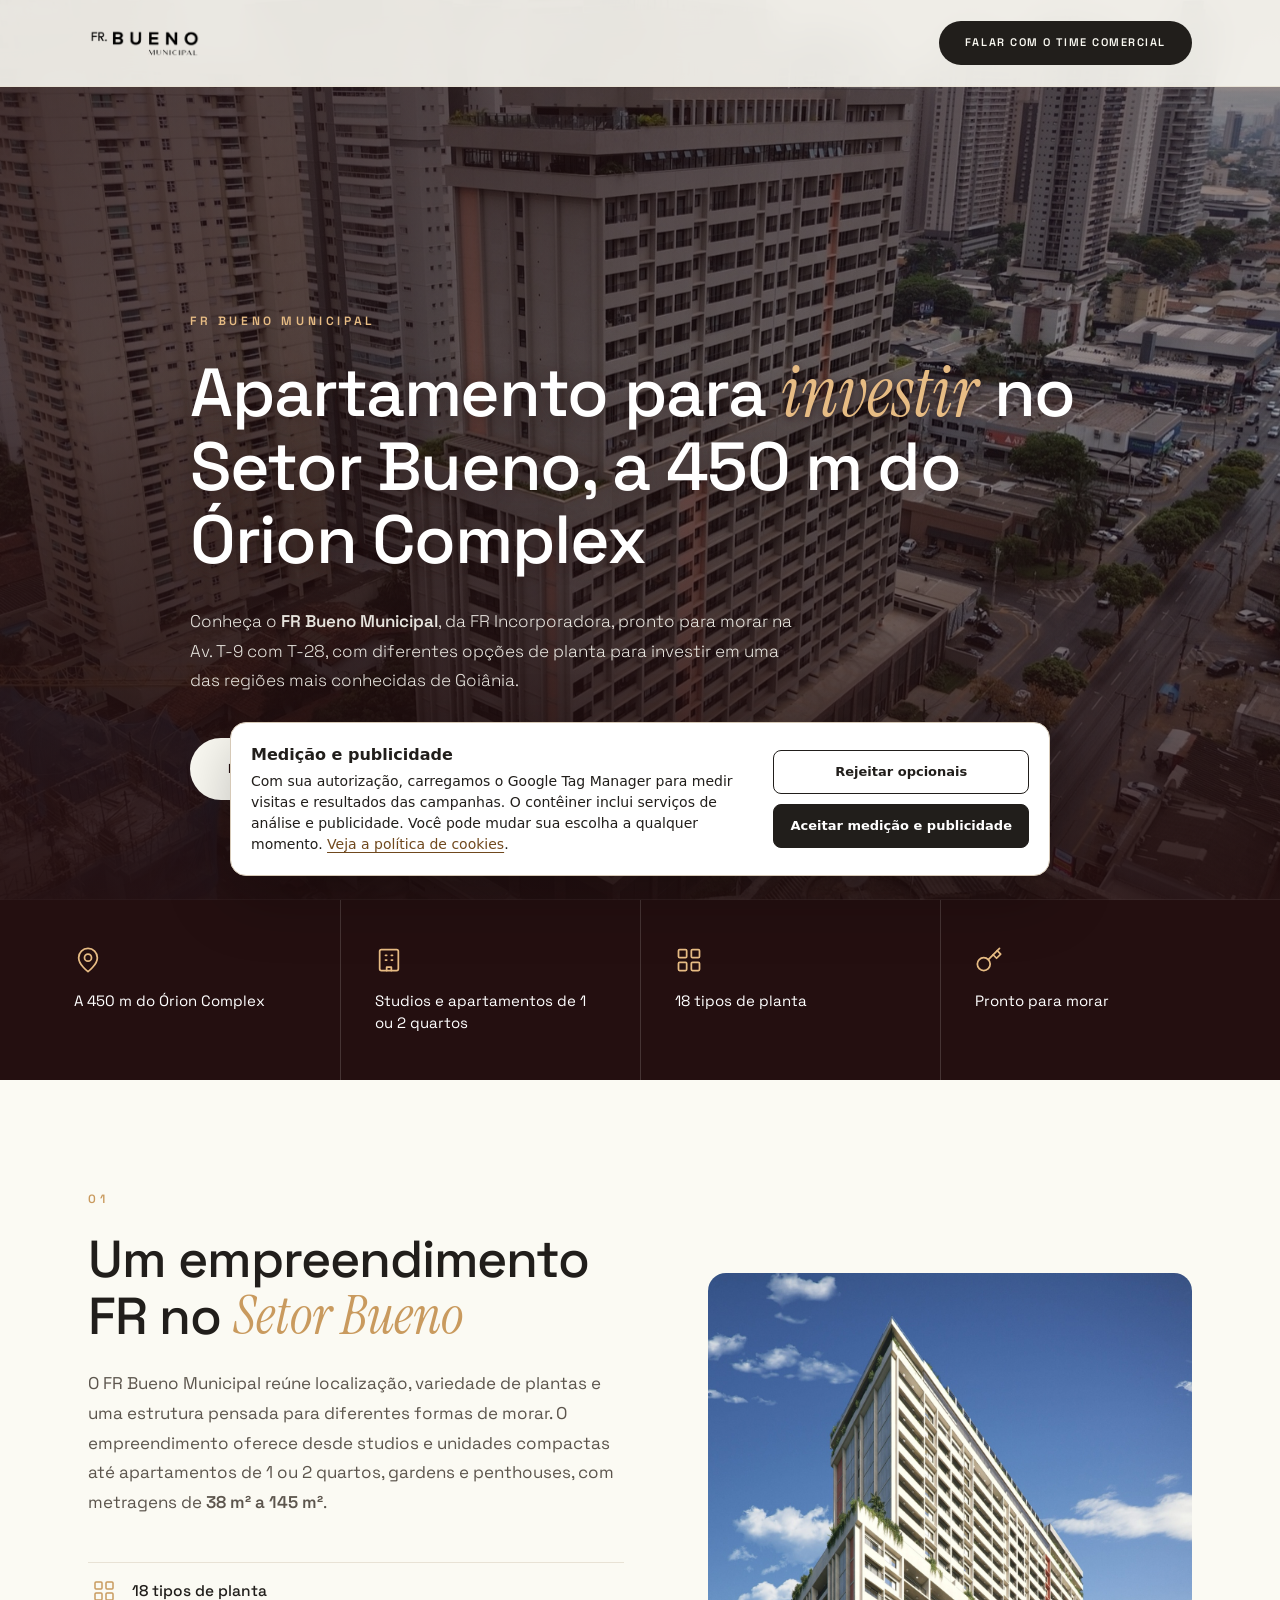
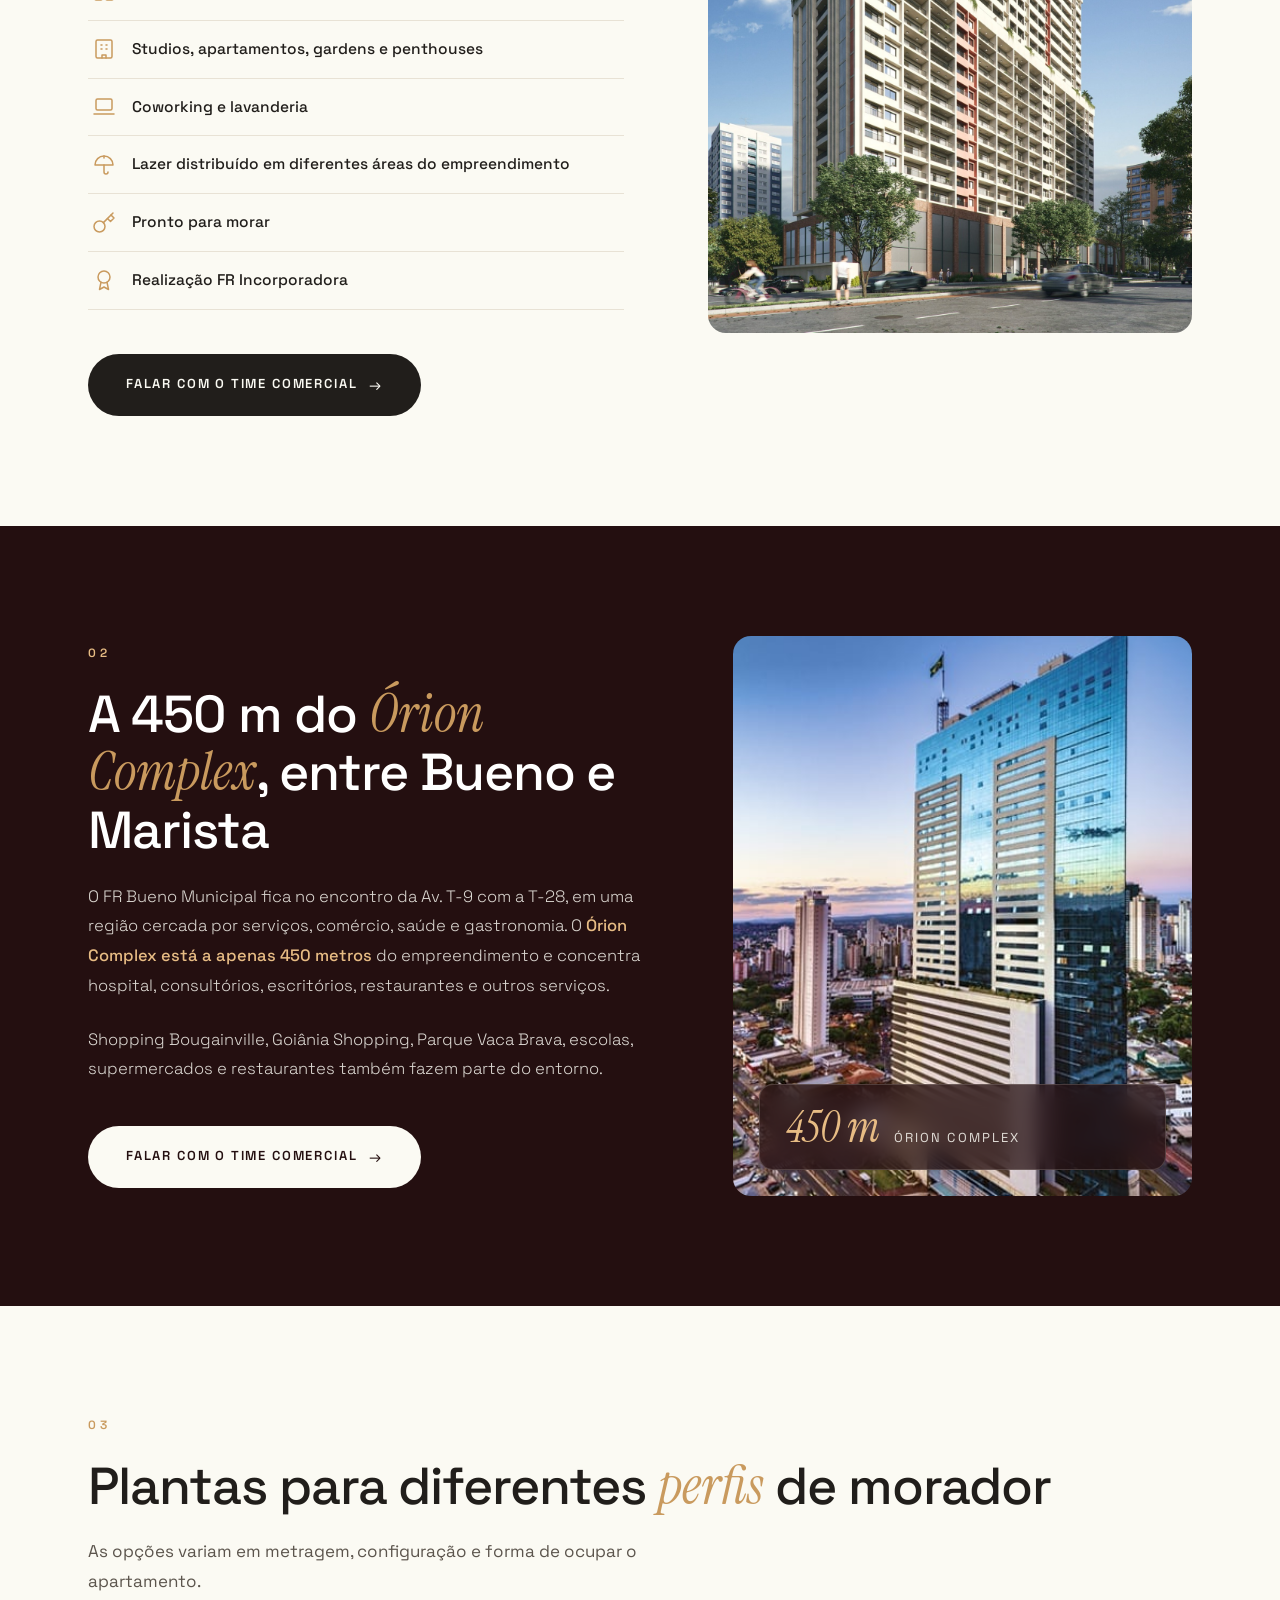
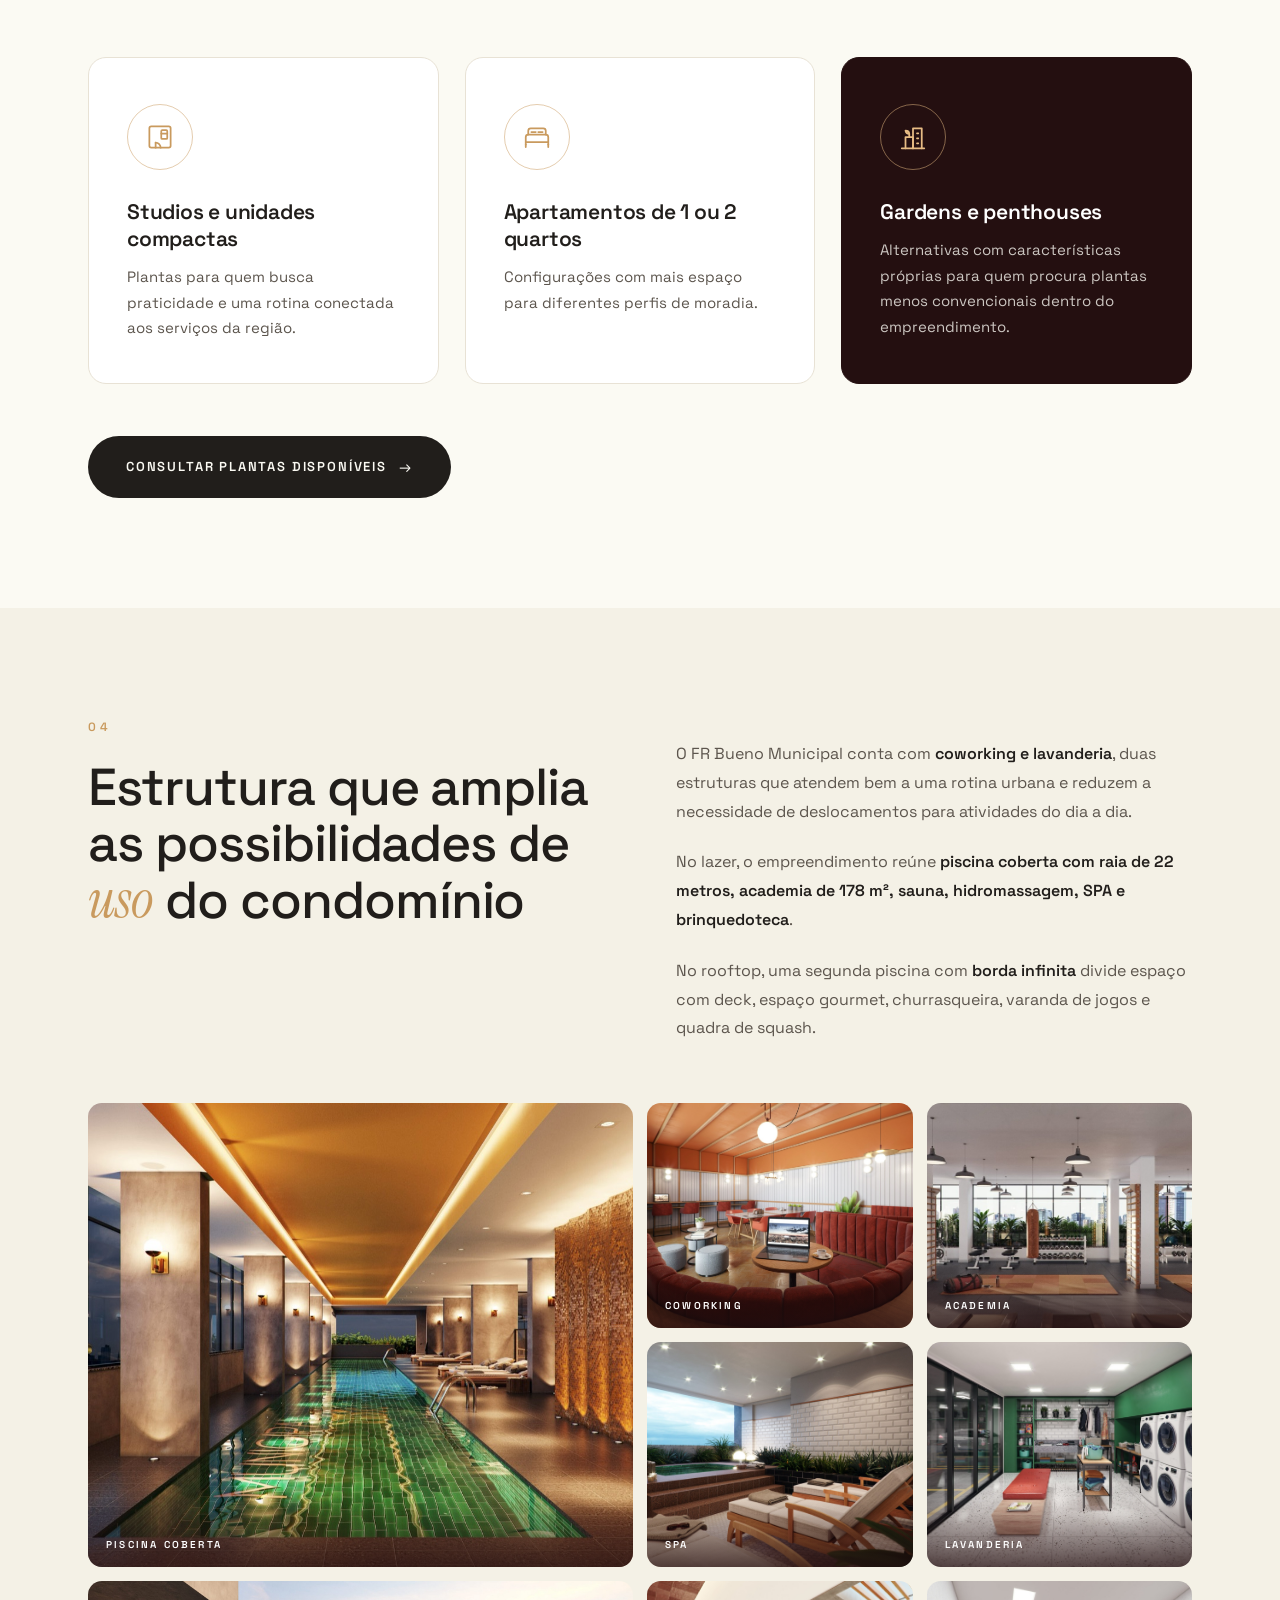
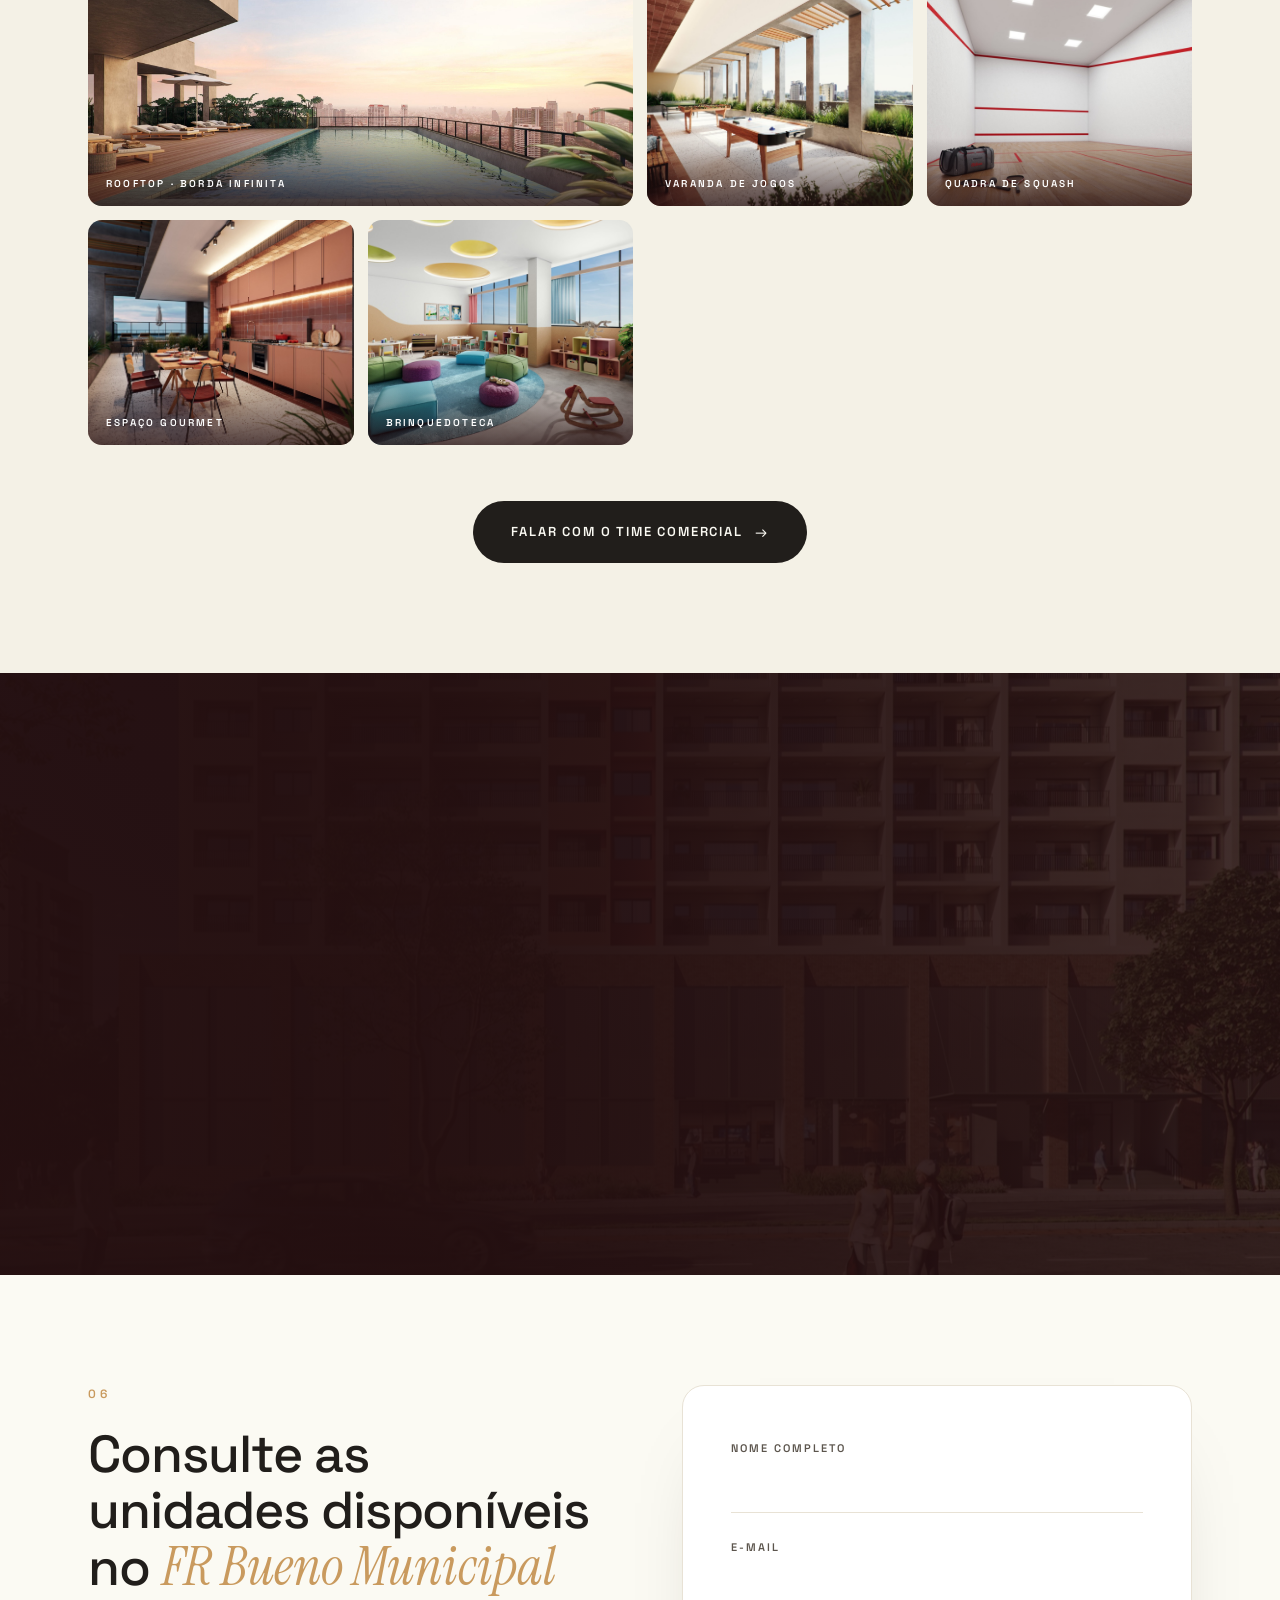
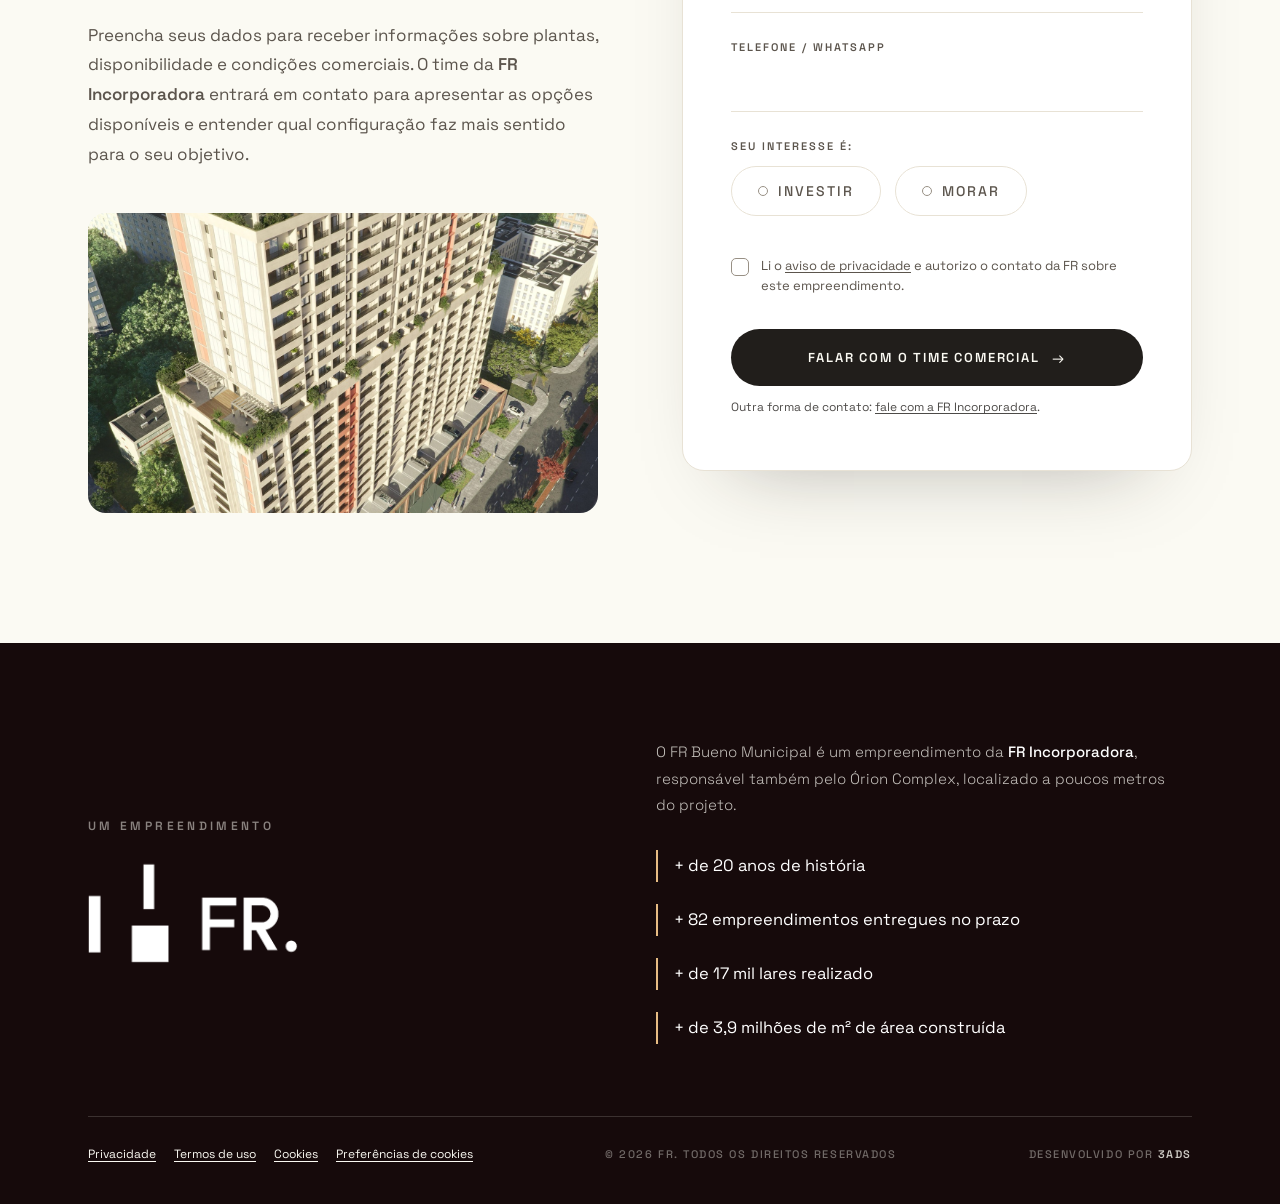
==== commit e549ef39: "Add consent-gated GTM and confirmed lead tracking" ====
--- a/bueno/index.html
+++ b/bueno/index.html
@@ -12,6 +12,8 @@
 <link href="https://fonts.googleapis.com/css2?family=Space+Grotesk:wght@300;400;500;600;700&family=Instrument+Serif:ital@0;1&display=swap" rel="stylesheet">
 <link rel="stylesheet" href="../lead-form.css">
 <link rel="stylesheet" href="../legal-links.css">
+  <link rel="stylesheet" href="../gtm-consent.css">
+  <script src="../gtm-consent.js" defer></script>
 <link rel="stylesheet" href="style.css">
 </head>
 <body>
@@ -231,7 +233,7 @@
         <img class="mini" src="images/fachada-aerea.jpg" alt="FR Bueno Municipal" loading="lazy">
       </div>
 
-      <form class="form-card reveal" action="https://hook.us2.make.com/xg03bh2gbava2s9f83v88raf4e1v7r7p" method="post" data-obrigado="../bueno-obrigado/">
+      <form class="form-card reveal" action="https://hook.us2.make.com/xg03bh2gbava2s9f83v88raf4e1v7r7p" method="post" data-tracking-slug="bueno" data-obrigado="../bueno-obrigado/">
         <input type="hidden" name="empreendimento" value="FR Bueno Municipal">
         <div class="field">
           <!-- COPY: campo -->
@@ -292,7 +294,7 @@
       </div>
     </div>
     <div class="foot-base">
-      <nav class="legal-links" aria-label="Informações legais"><a href="../politica-de-privacidade/">Privacidade</a><a href="../termos-de-uso/">Termos de uso</a><a href="../politica-de-cookies/">Cookies</a></nav>
+      <nav class="legal-links" aria-label="Informações legais"><a href="../politica-de-privacidade/">Privacidade</a><a href="../termos-de-uso/">Termos de uso</a><a href="../politica-de-cookies/">Cookies</a><button type="button" data-cookie-settings>Preferências de cookies</button></nav>
       <small>© 2026 FR. Todos os direitos reservados</small>
       <small>Desenvolvido por <b>3ADS</b></small>
     </div>
--- a/gtm-consent.css
+++ b/gtm-consent.css
@@ -0,0 +1,11 @@
+.fr-consent[hidden]{display:none}
+.fr-consent{position:fixed;z-index:10000;right:12px;bottom:12px;left:12px;display:flex;flex-direction:column;gap:16px;max-width:820px;margin:auto;padding:20px;border:1px solid #d6c9b7;border-radius:16px;background:#fff;color:#211e1b;box-shadow:0 20px 65px rgba(0,0,0,.25);font:400 14px/1.5 system-ui,-apple-system,BlinkMacSystemFont,"Segoe UI",sans-serif}
+.fr-consent strong{display:block;margin-bottom:4px;font-size:16px}
+.fr-consent p{margin:0}
+.fr-consent a{color:#70491e;text-decoration:underline;text-underline-offset:3px}
+.fr-consent__actions{display:flex;flex-wrap:wrap;gap:10px}
+.fr-consent button{min-height:44px;padding:10px 16px;border:1px solid #211e1b;border-radius:8px;background:#fff;color:#211e1b;font:600 13px/1.35 system-ui,-apple-system,BlinkMacSystemFont,"Segoe UI",sans-serif;cursor:pointer}
+.fr-consent button[data-consent="accepted"]{background:#211e1b;color:#fff}
+.fr-consent button:focus-visible,[data-cookie-settings]:focus-visible{outline:3px solid #98672e;outline-offset:3px}
+[data-cookie-settings]{padding:0;border:0;background:none;color:inherit;font:inherit;text-decoration:underline;text-underline-offset:3px;cursor:pointer}
+@media(min-width:680px){.fr-consent{right:24px;bottom:24px;left:24px;flex-direction:row;align-items:center}.fr-consent__copy{flex:1}.fr-consent__actions{flex-direction:column;min-width:210px}}
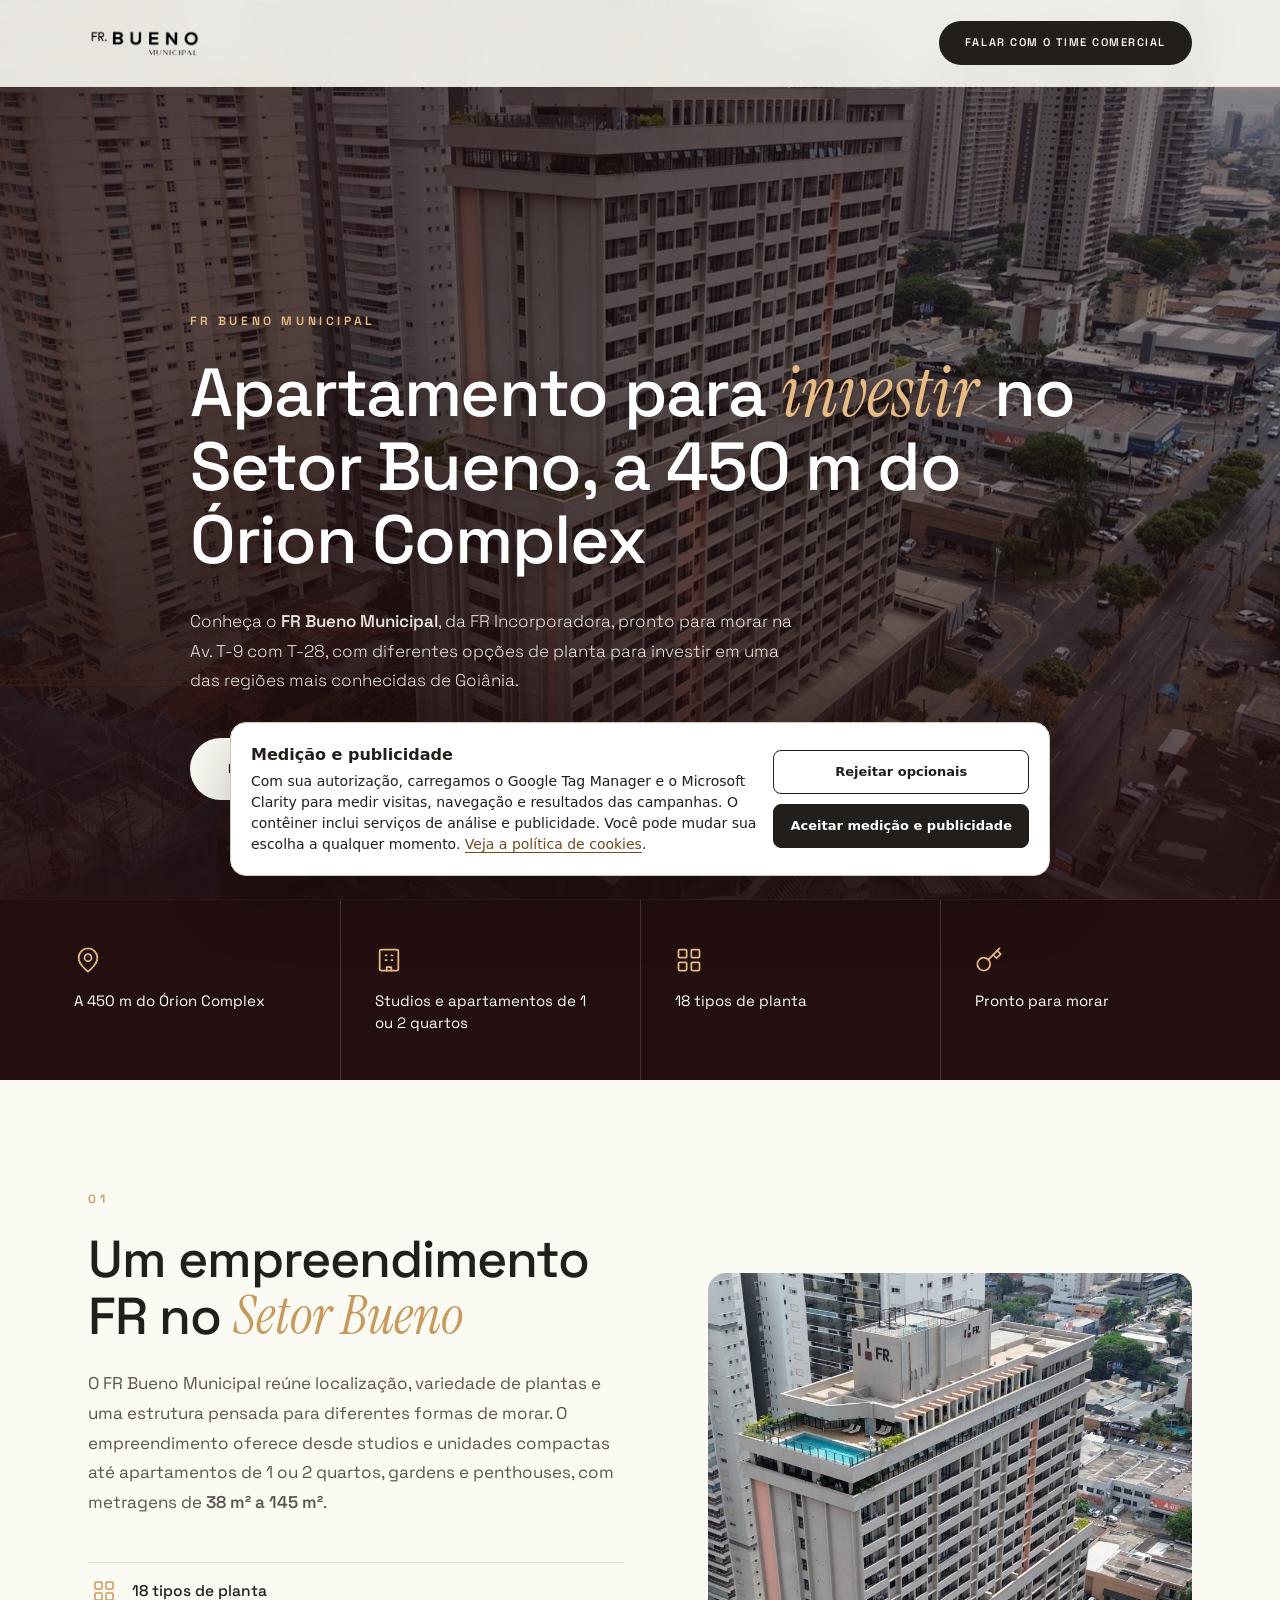
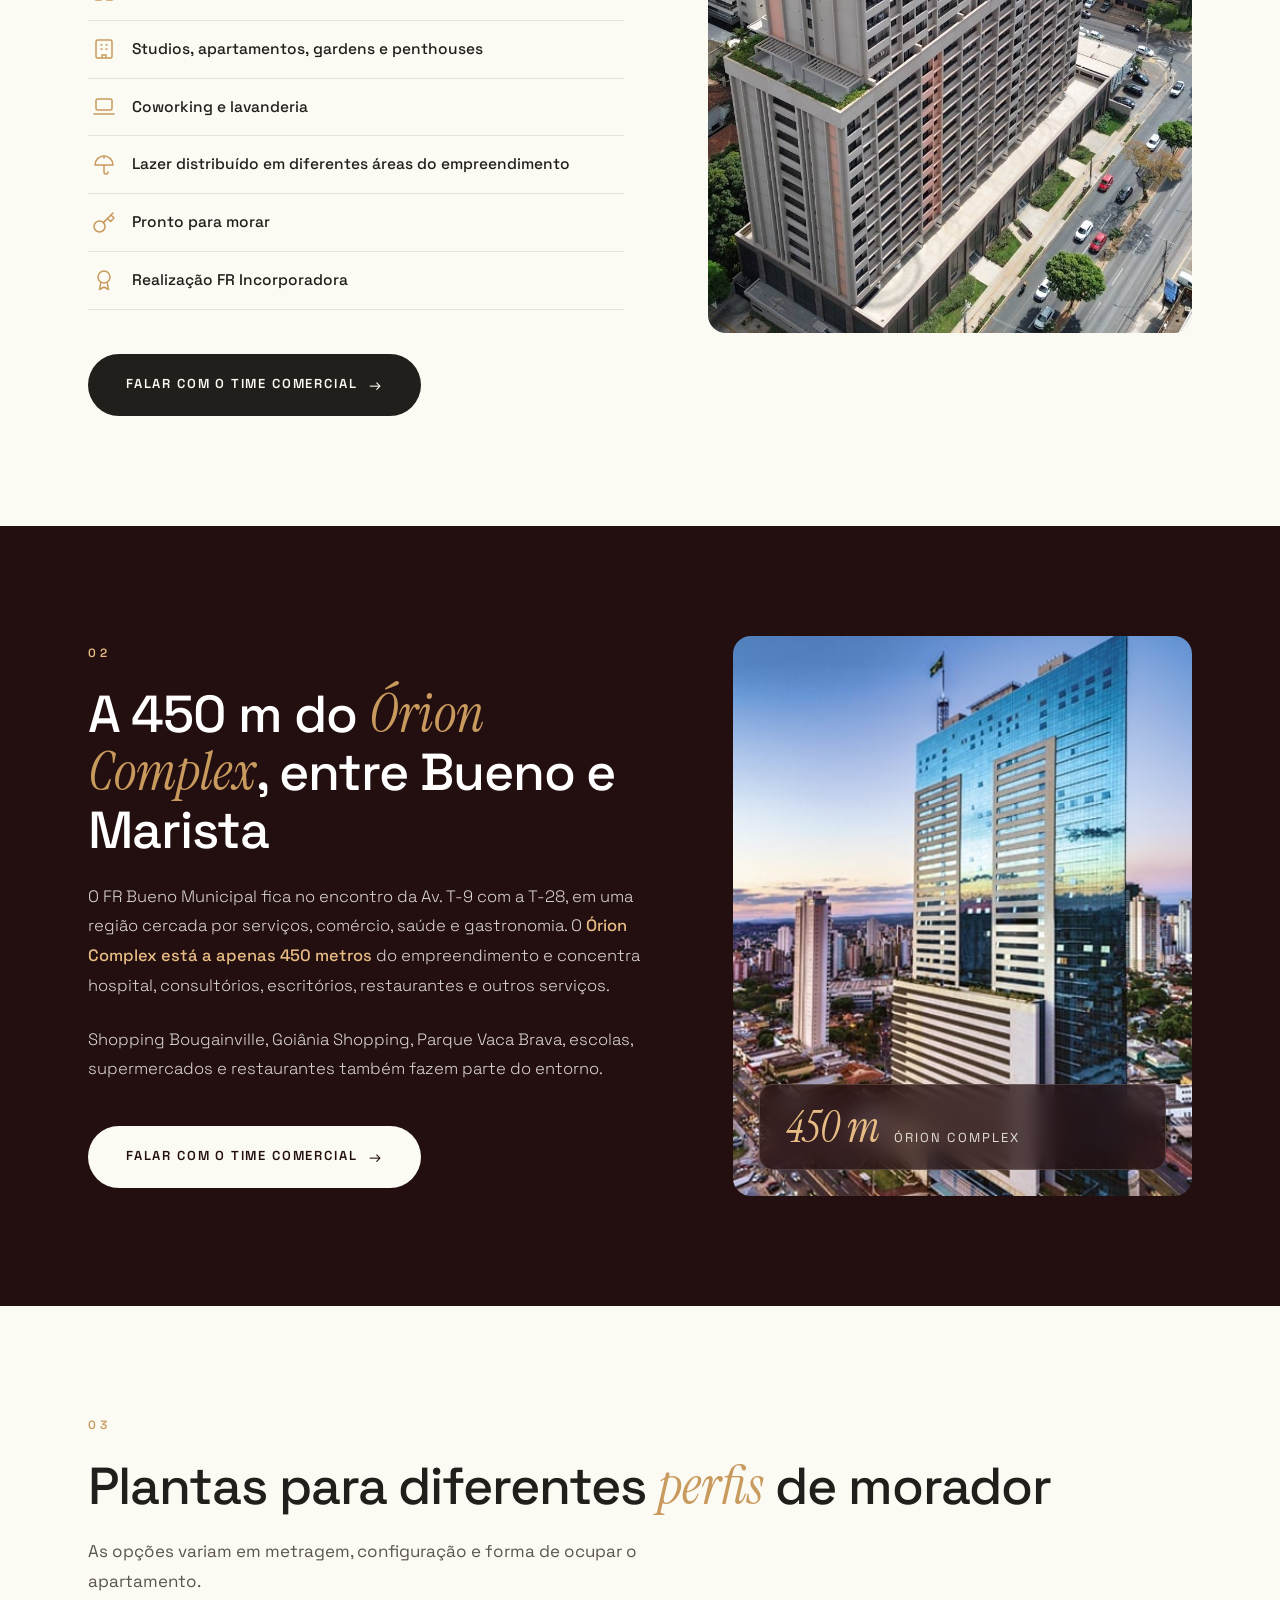
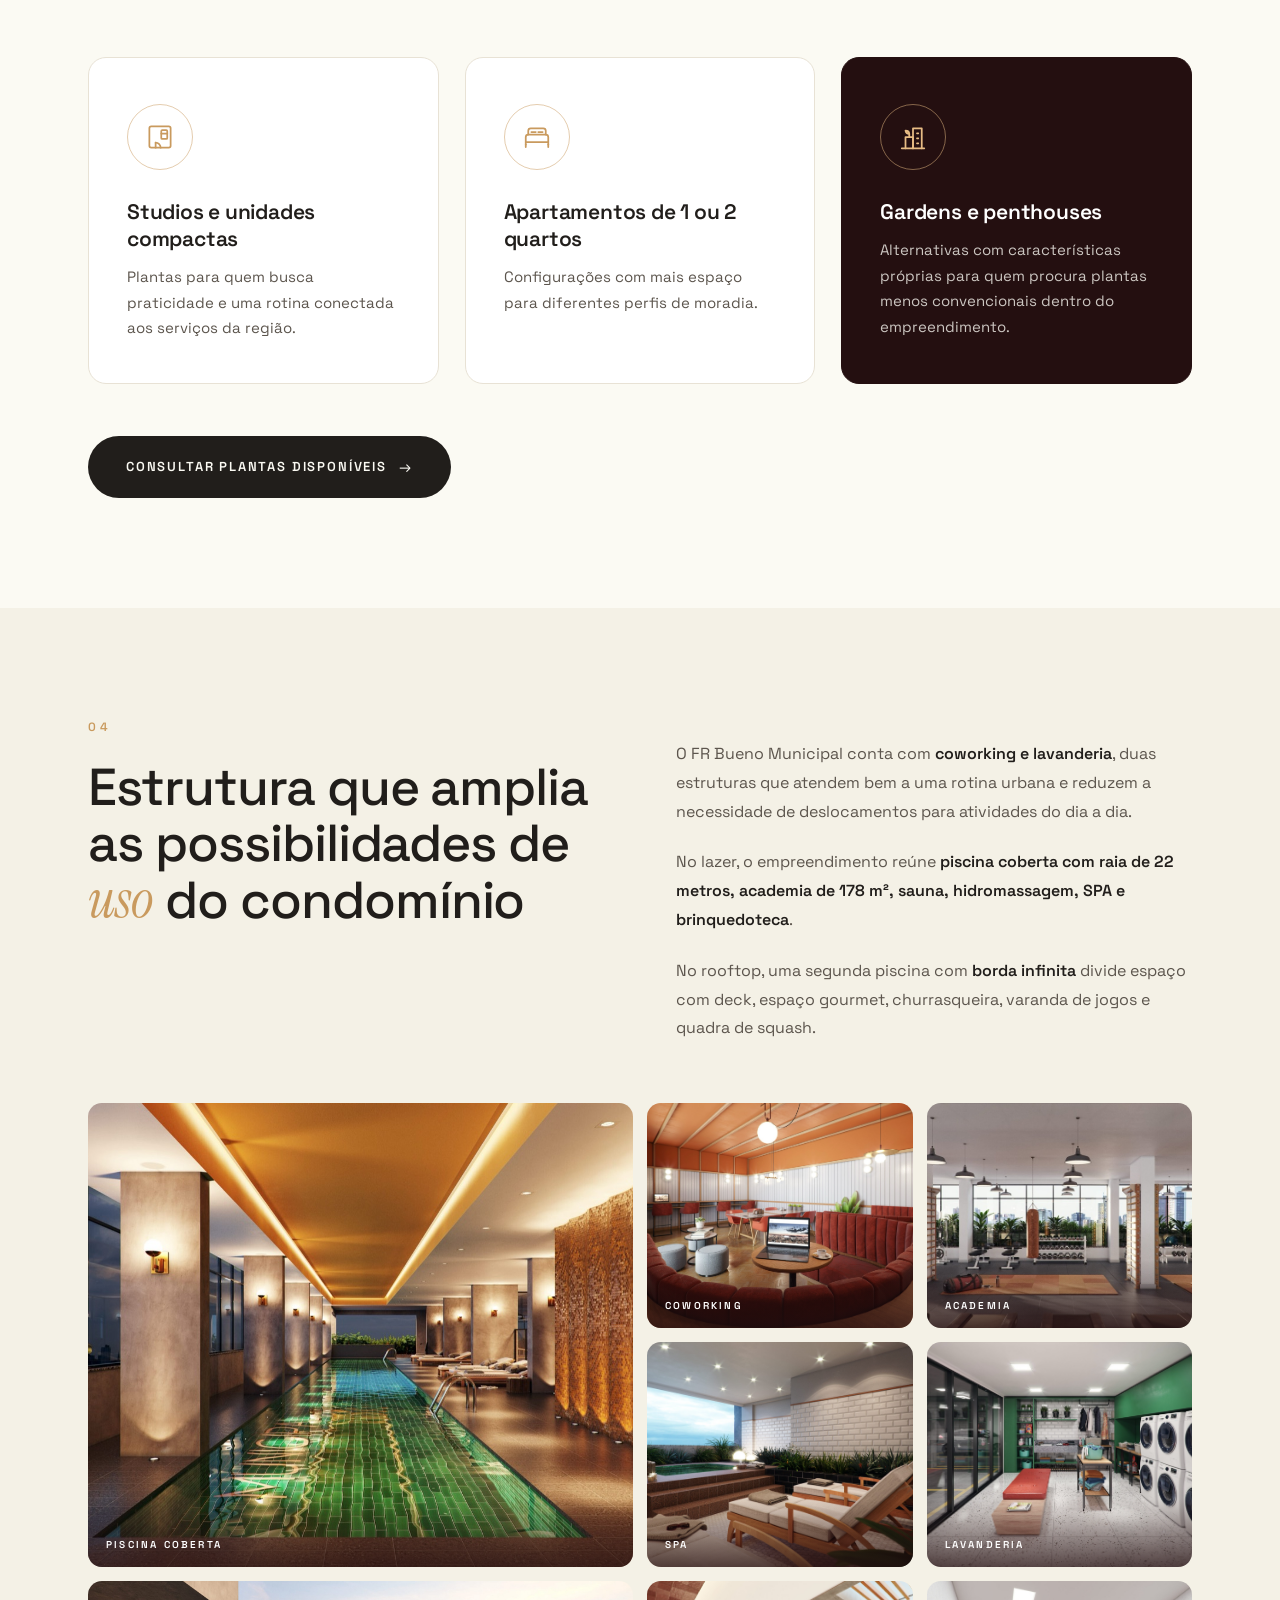
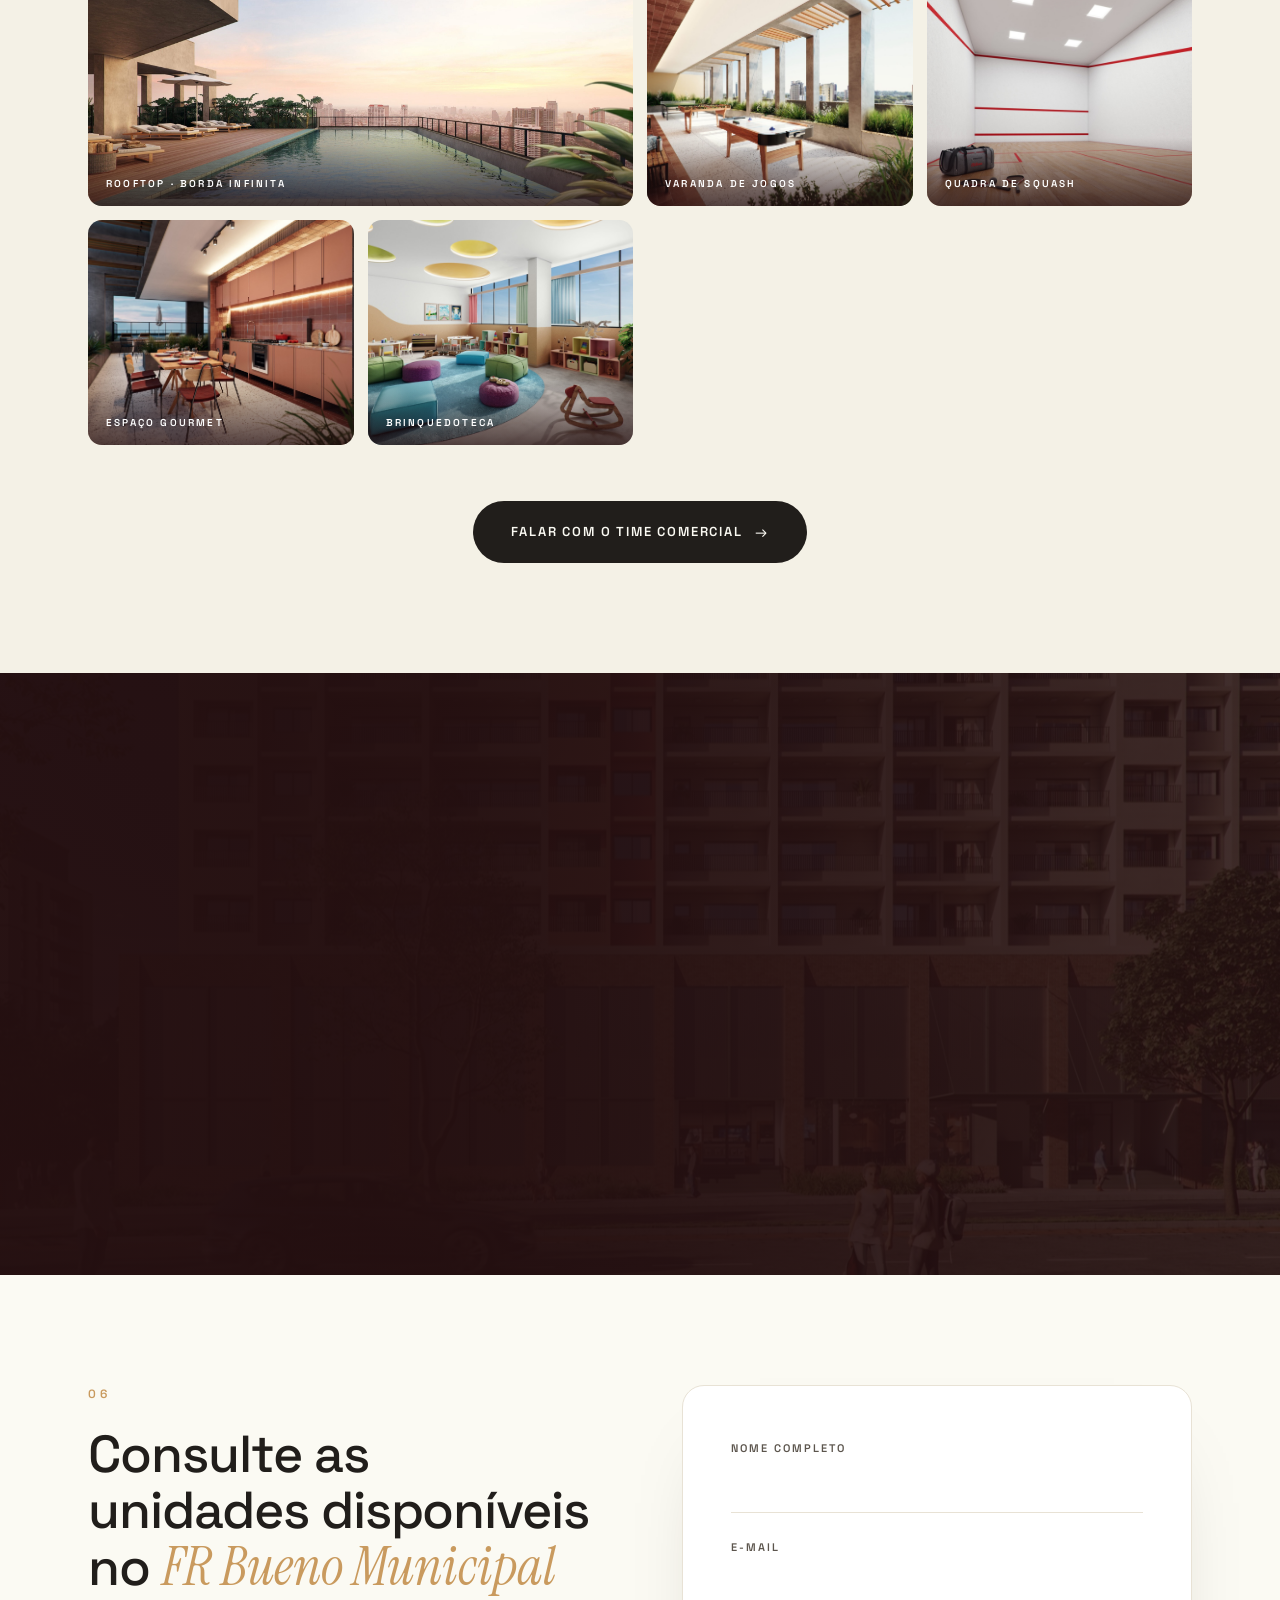
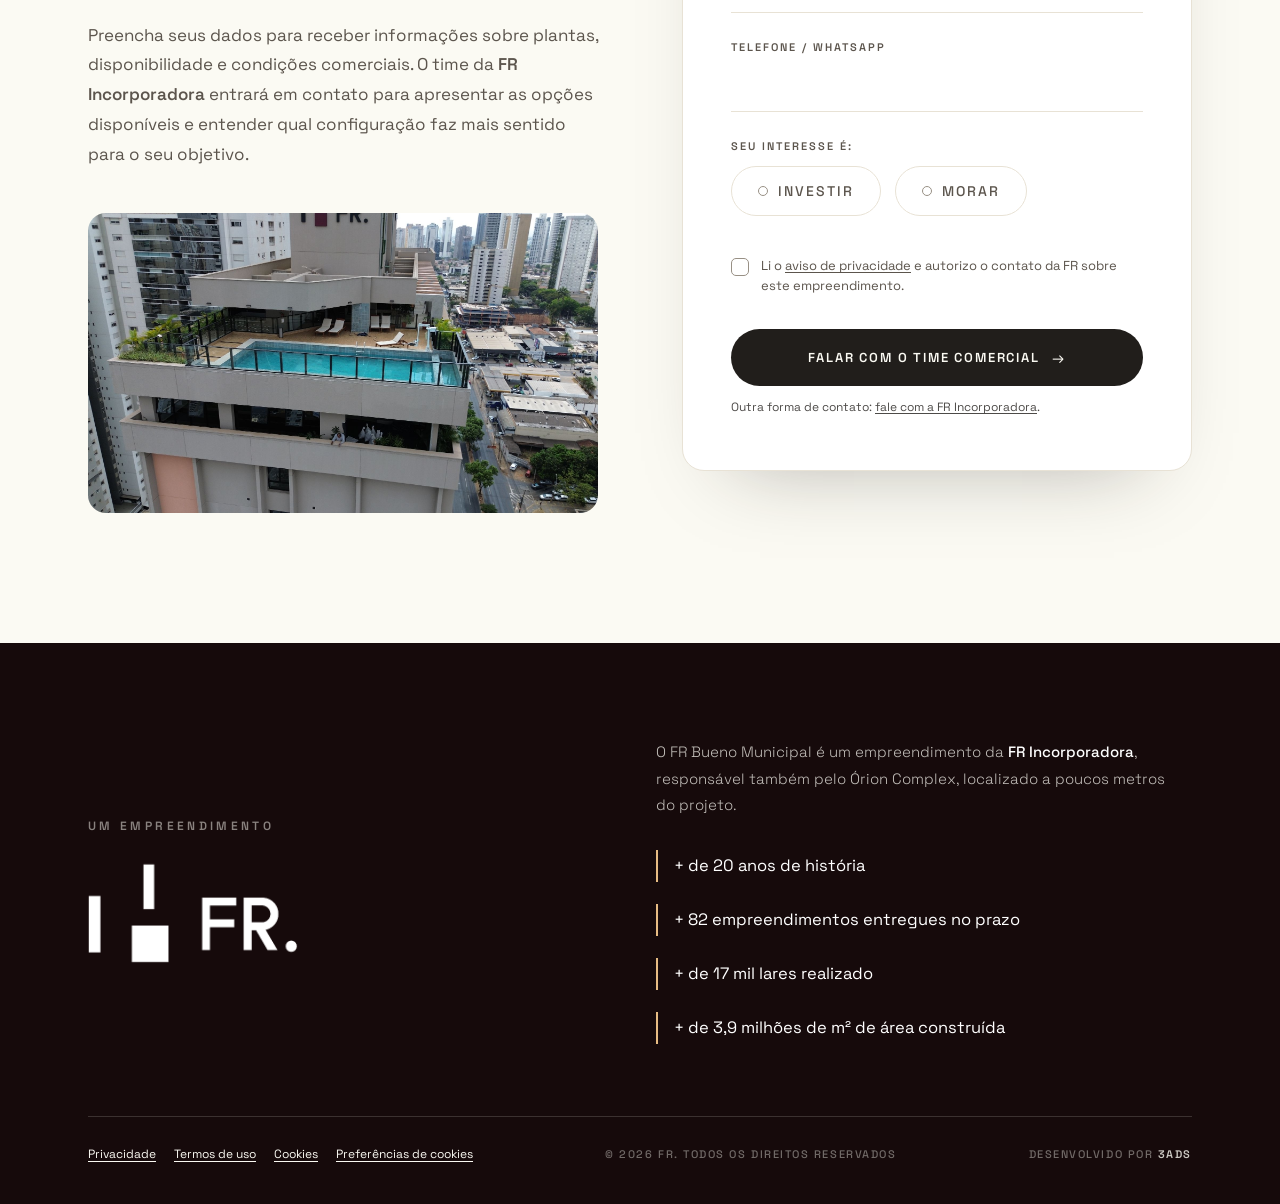
==== commit 21e27d6d: "Use real aerial photos in Bueno sections 01 and 06 Replace the facade render in section 01 with an a" ====
--- a/bueno/index.html
+++ b/bueno/index.html
@@ -108,7 +108,7 @@
         <a class="btn" href="#contato">Falar com o time comercial <span class="arr">→</span></a>
       </div>
       <div class="emp-photo reveal">
-        <img src="images/fachada-torre.jpg" alt="Fachada do FR Bueno Municipal">
+        <img src="images/fachada-aerea-rooftop.jpg" alt="Vista aérea do FR Bueno Municipal com a piscina do rooftop">
       </div>
     </div>
   </div>
@@ -230,7 +230,7 @@
         <!-- COPY -->
         <h2>Consulte as unidades disponíveis no <em>FR Bueno Municipal</em></h2>
         <p class="lead">Preencha seus dados para receber informações sobre plantas, disponibilidade e condições comerciais. O time da <strong>FR Incorporadora</strong> entrará em contato para apresentar as opções disponíveis e entender qual configuração faz mais sentido para o seu objetivo.</p>
-        <img class="mini" src="images/fachada-aerea.jpg" alt="FR Bueno Municipal" loading="lazy">
+        <img class="mini" src="images/rooftop-piscina-aerea.jpg" alt="Piscina do rooftop do FR Bueno Municipal" loading="lazy">
       </div>
 
       <form class="form-card reveal" action="https://hook.us2.make.com/xg03bh2gbava2s9f83v88raf4e1v7r7p" method="post" data-tracking-slug="bueno" data-obrigado="../bueno-obrigado/">
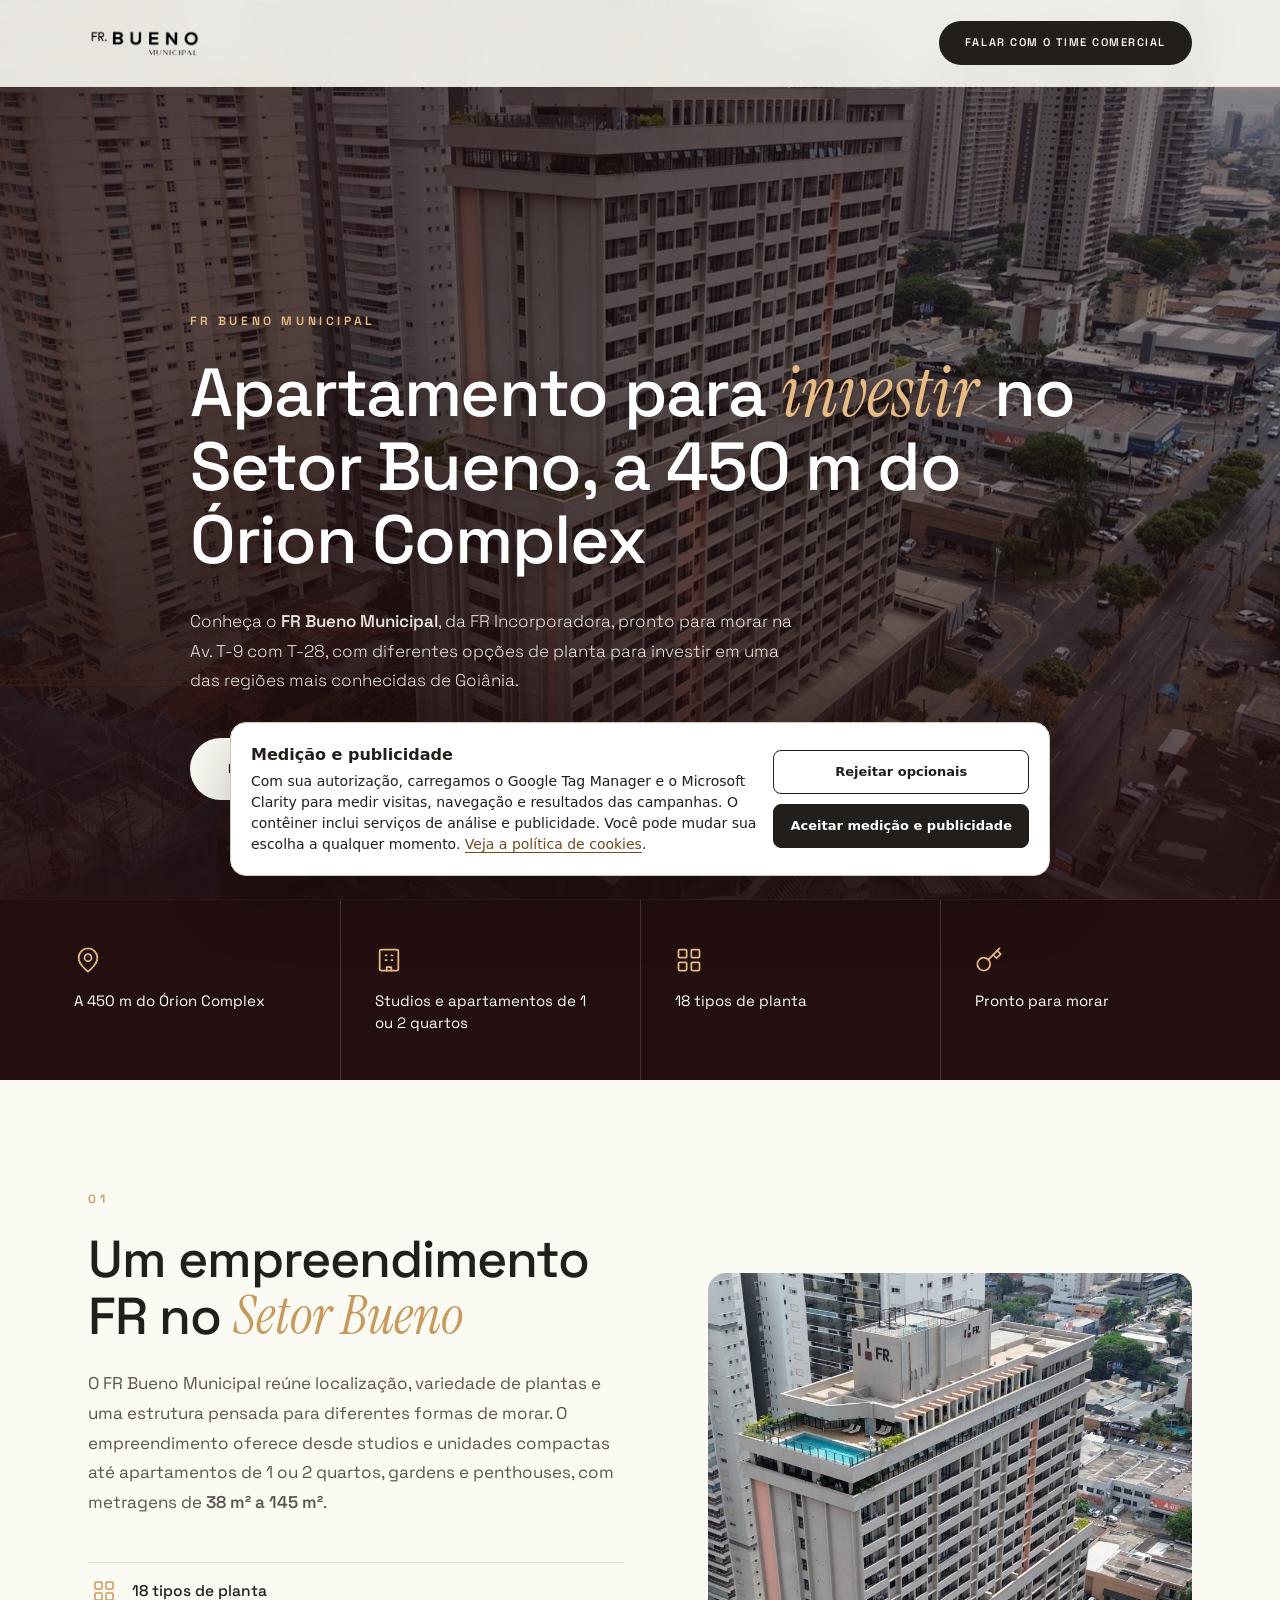
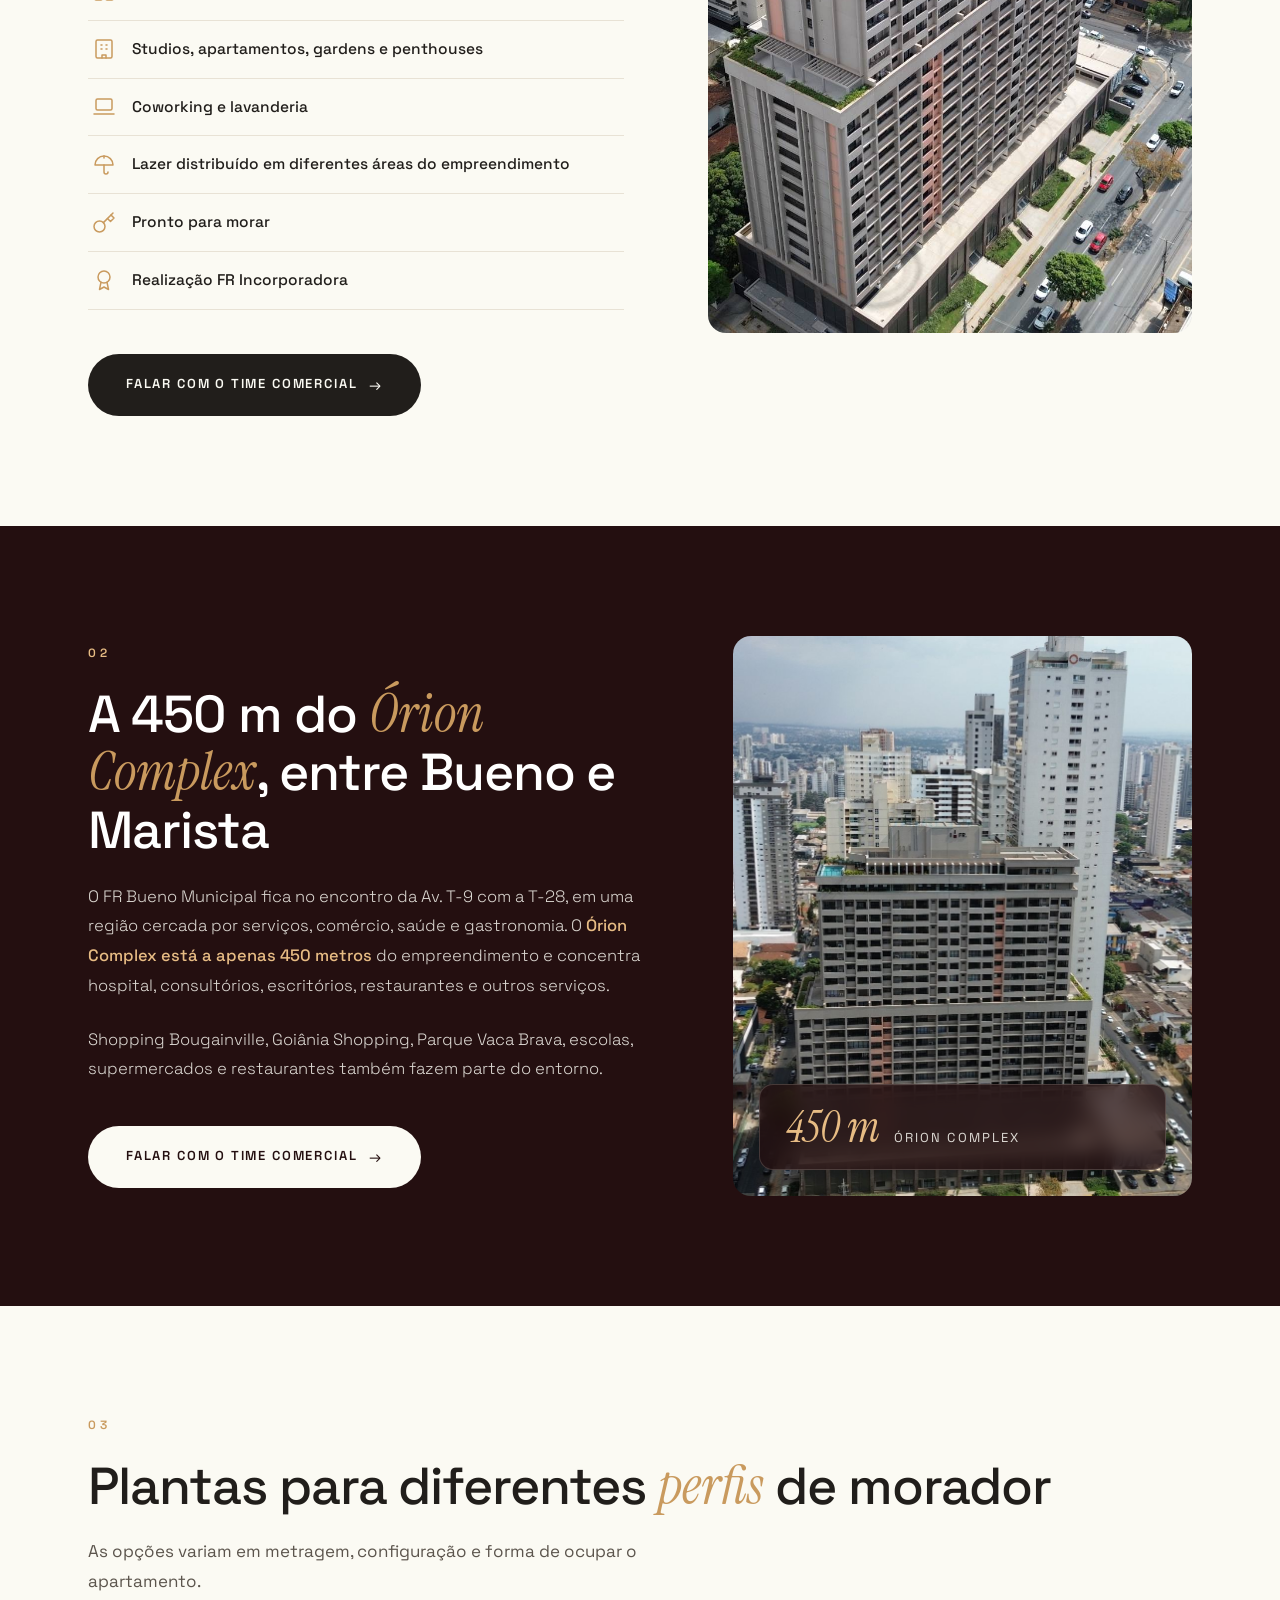
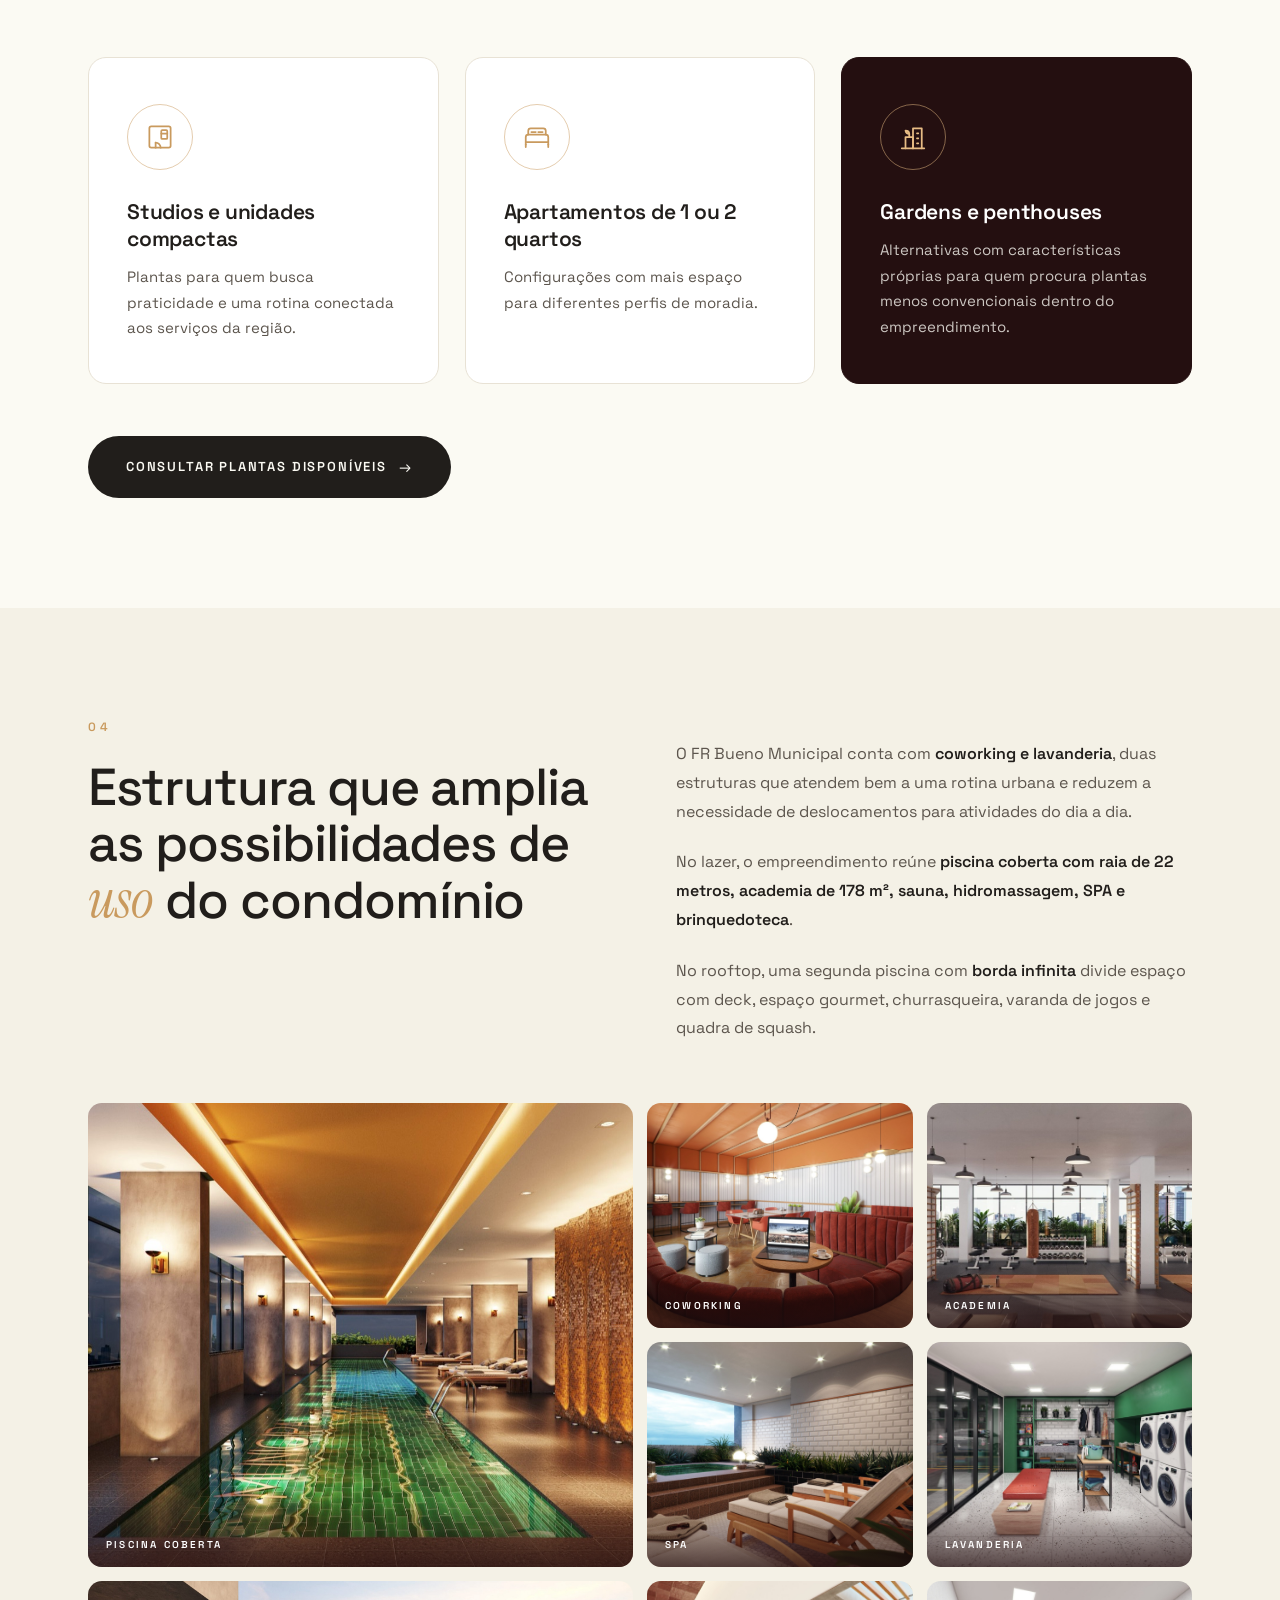
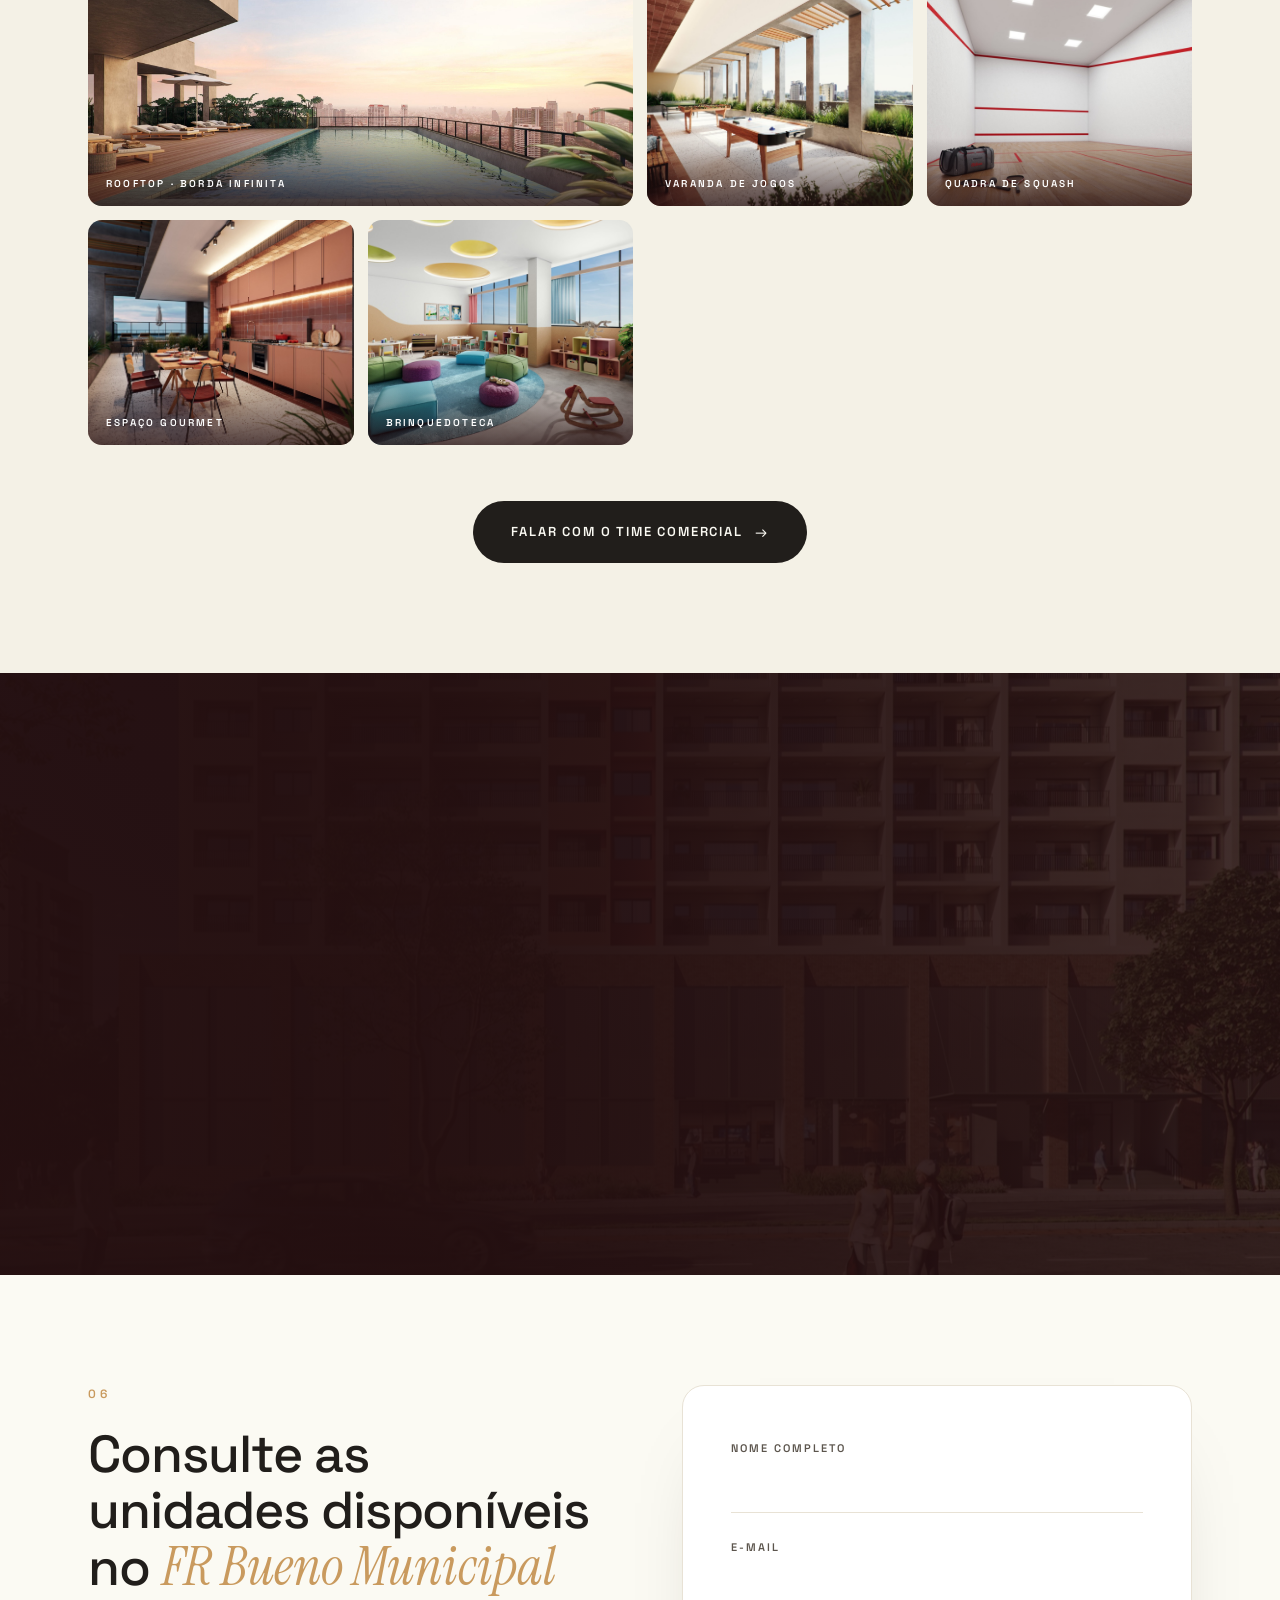
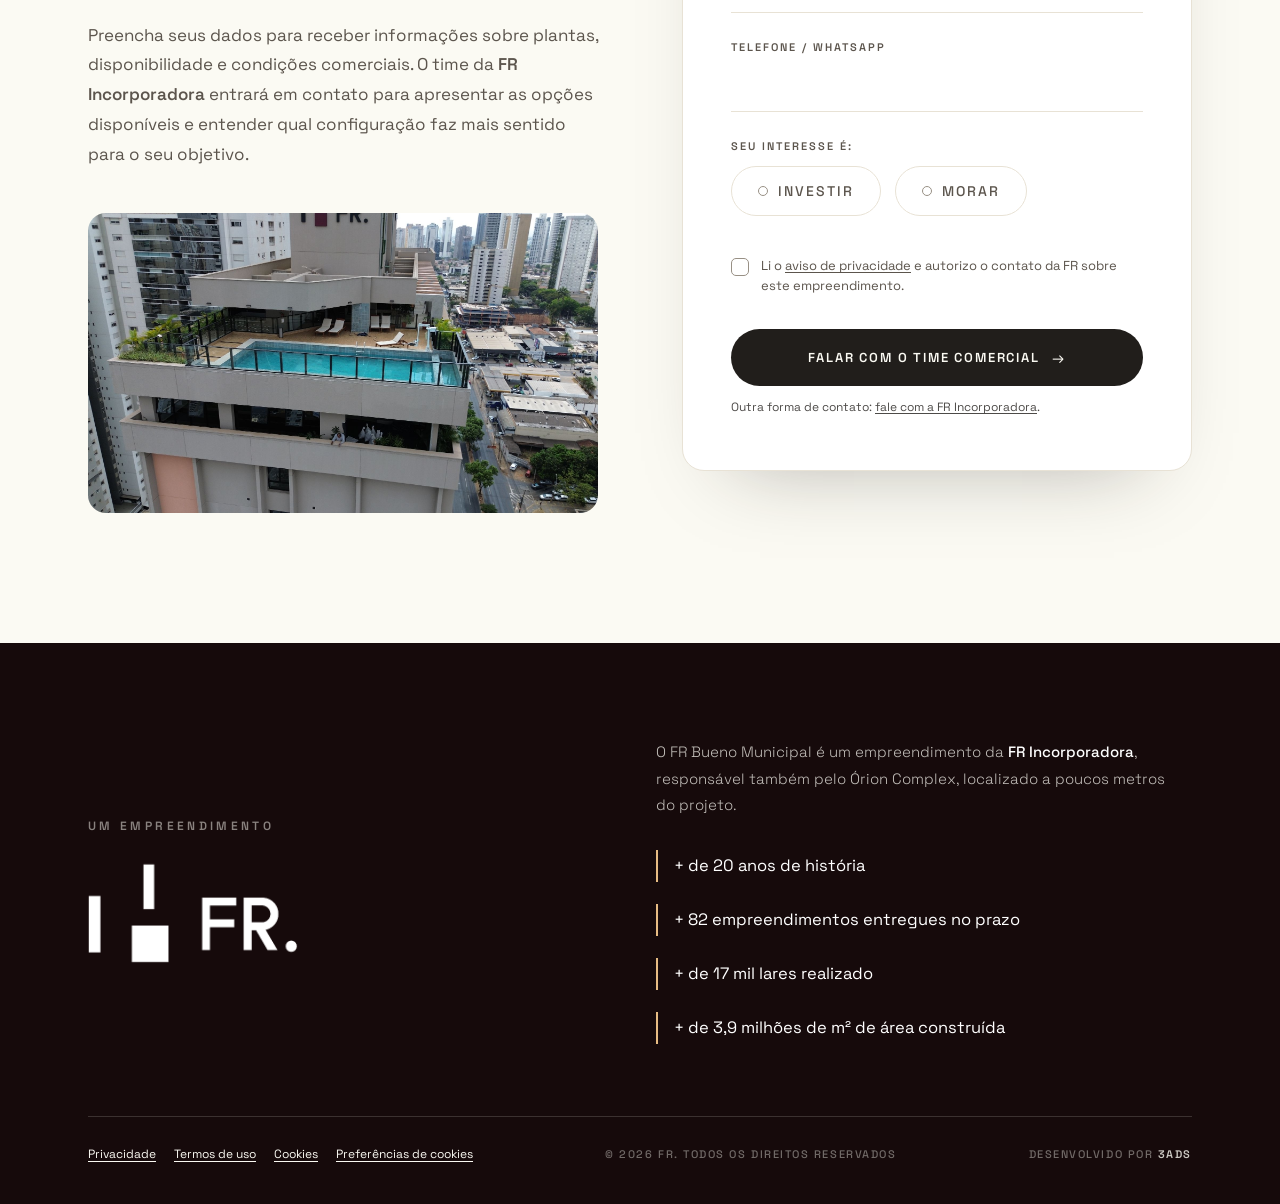
==== commit cec63ab6: "Use real aerial photo in Bueno section 02 Replace the Órion Complex stock image with an aerial photo" ====
--- a/bueno/index.html
+++ b/bueno/index.html
@@ -128,7 +128,7 @@
         <a class="btn btn--light" href="#contato">Falar com o time comercial <span class="arr">→</span></a>
       </div>
       <div class="orion-card reveal">
-        <img src="images/orion-complex.png" alt="Órion Complex">
+        <img src="images/vista-aerea-entorno.jpg" alt="Vista aérea do FR Bueno Municipal e do entorno">
         <div class="orion-dist">
           <span class="n">450 m</span>
           <span class="l">Órion Complex</span>
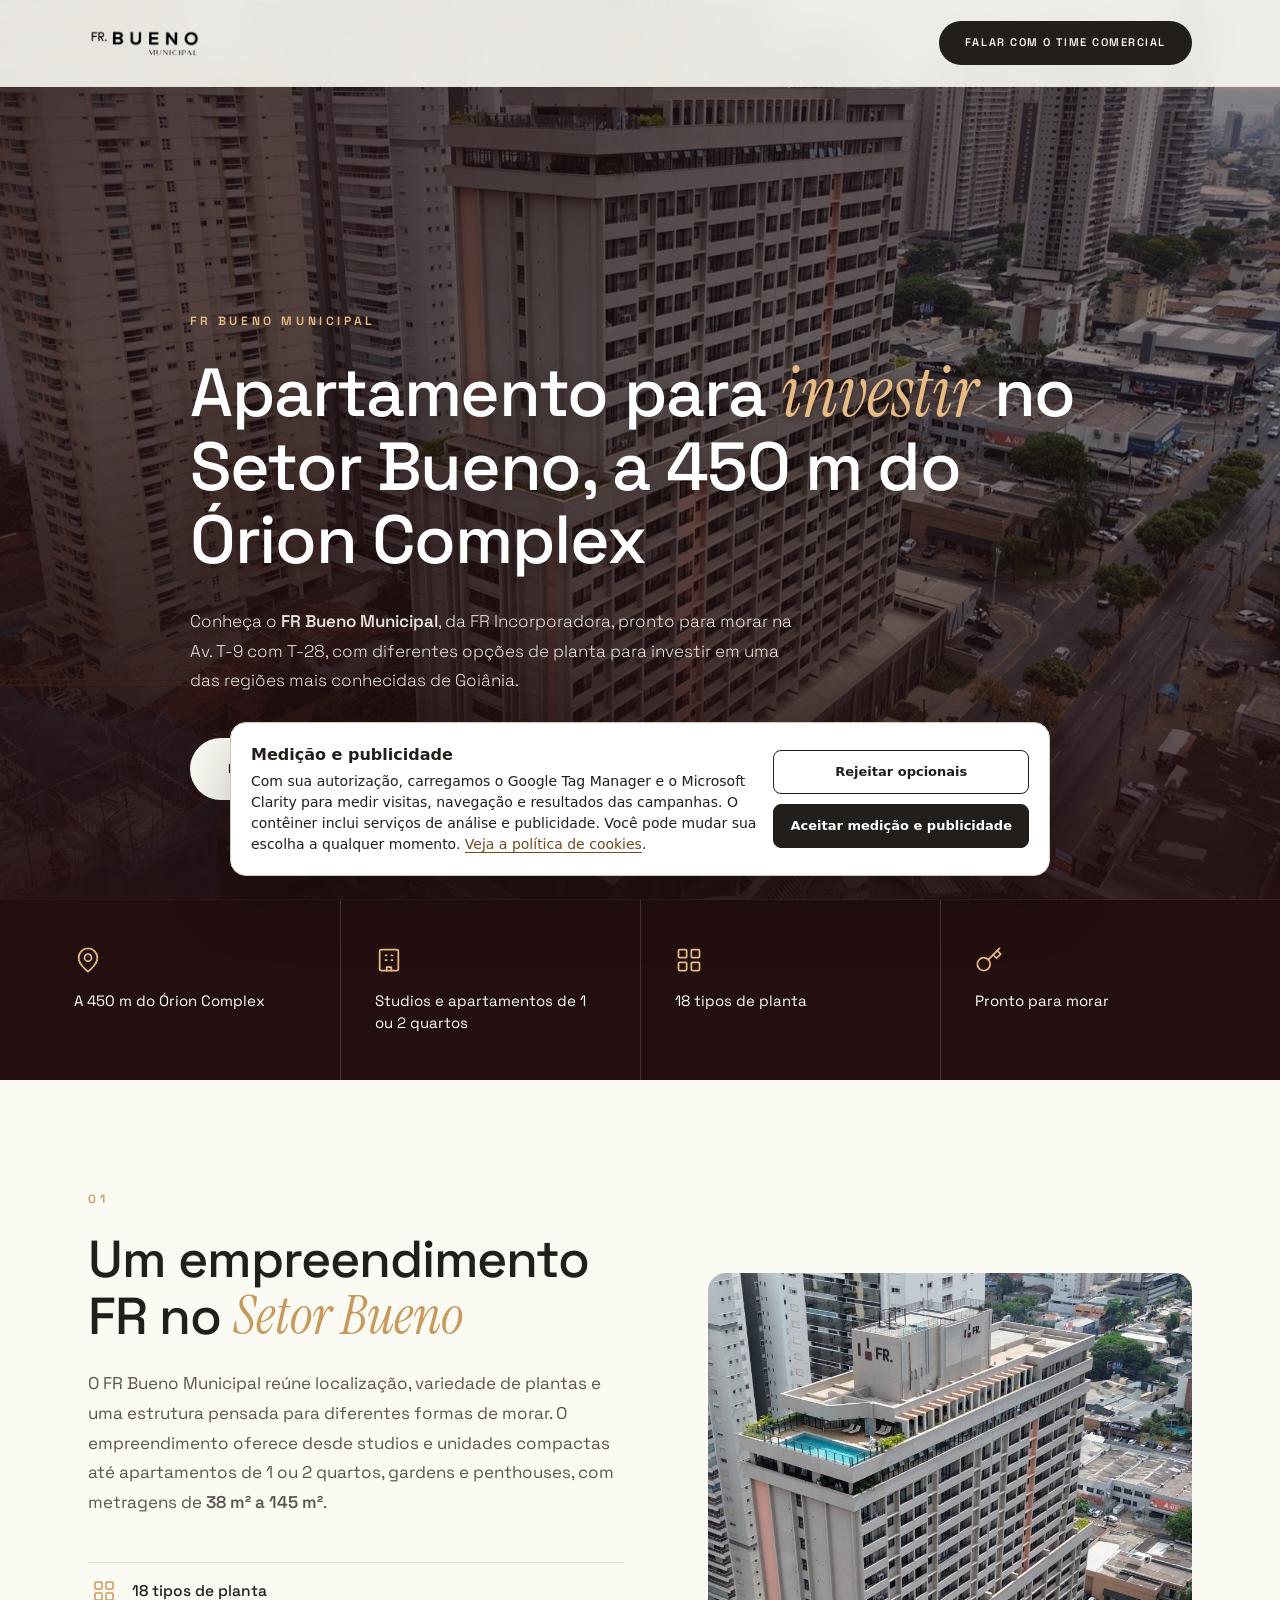
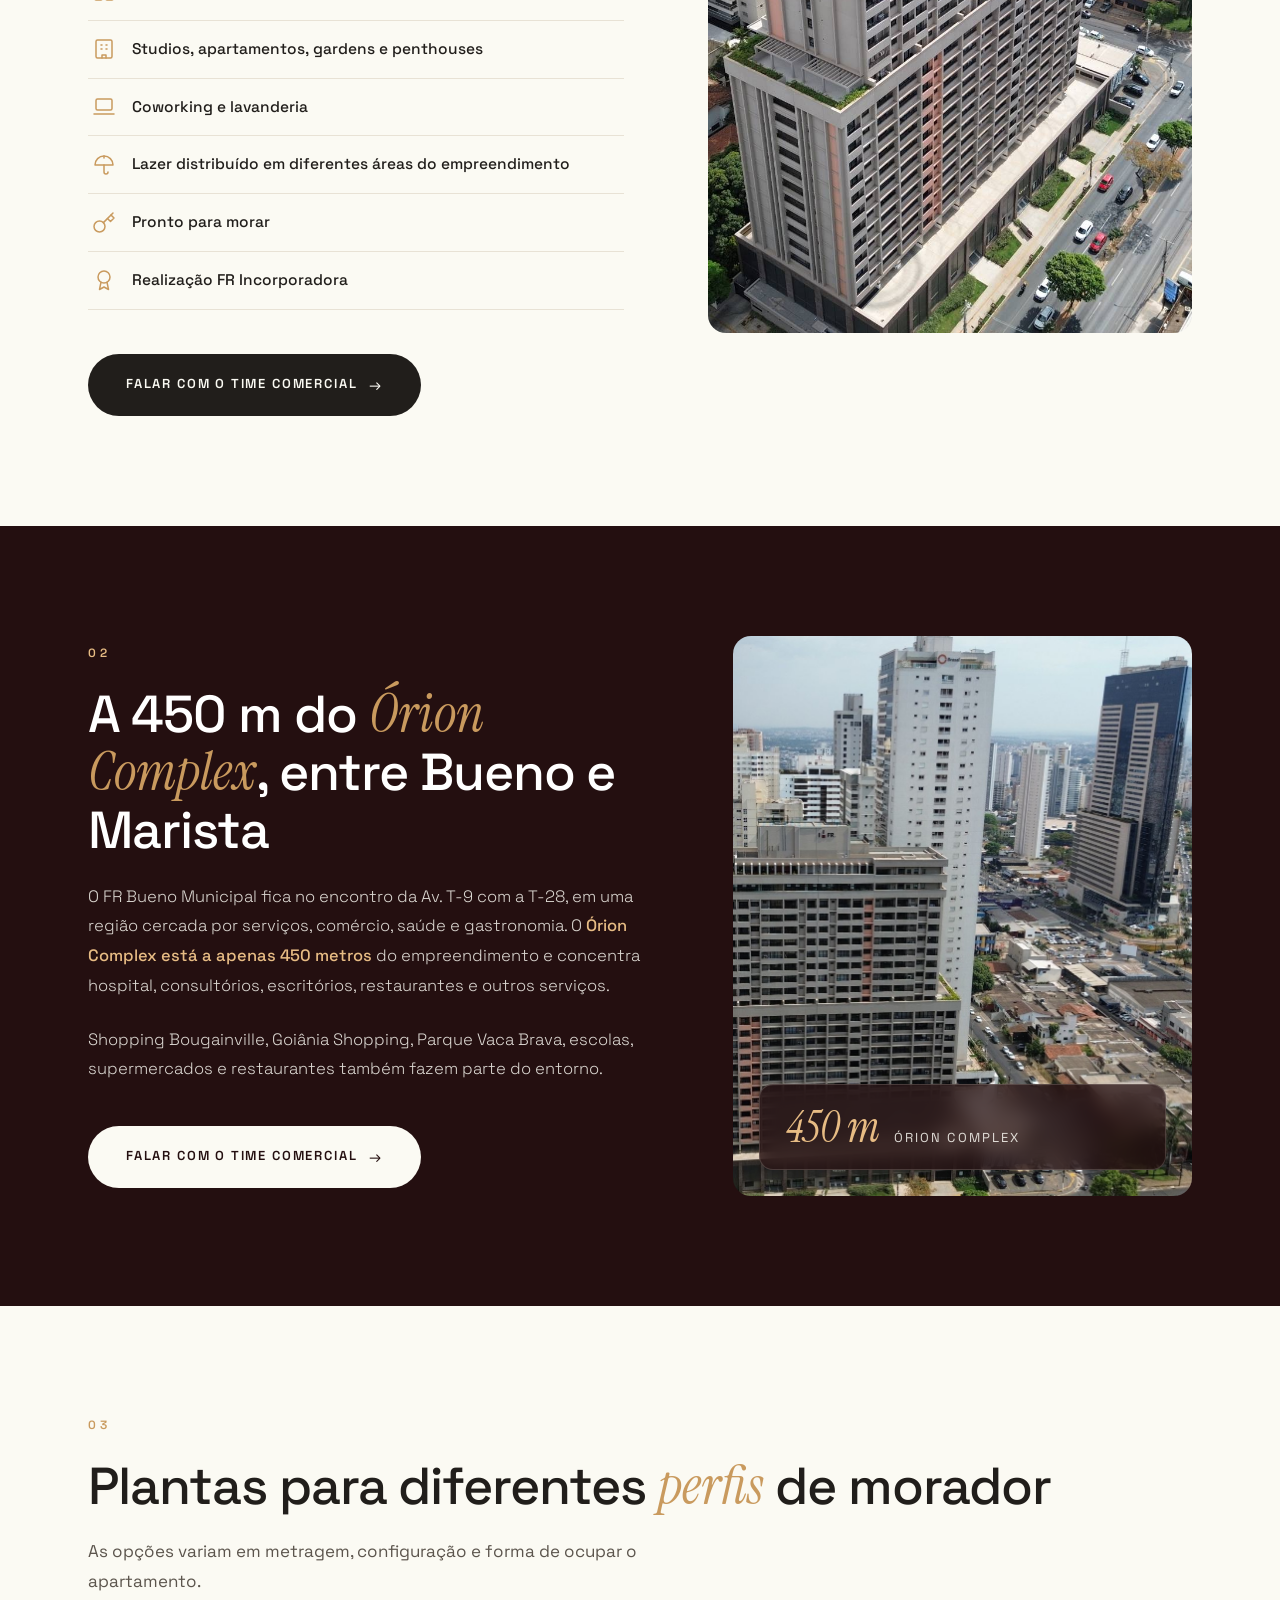
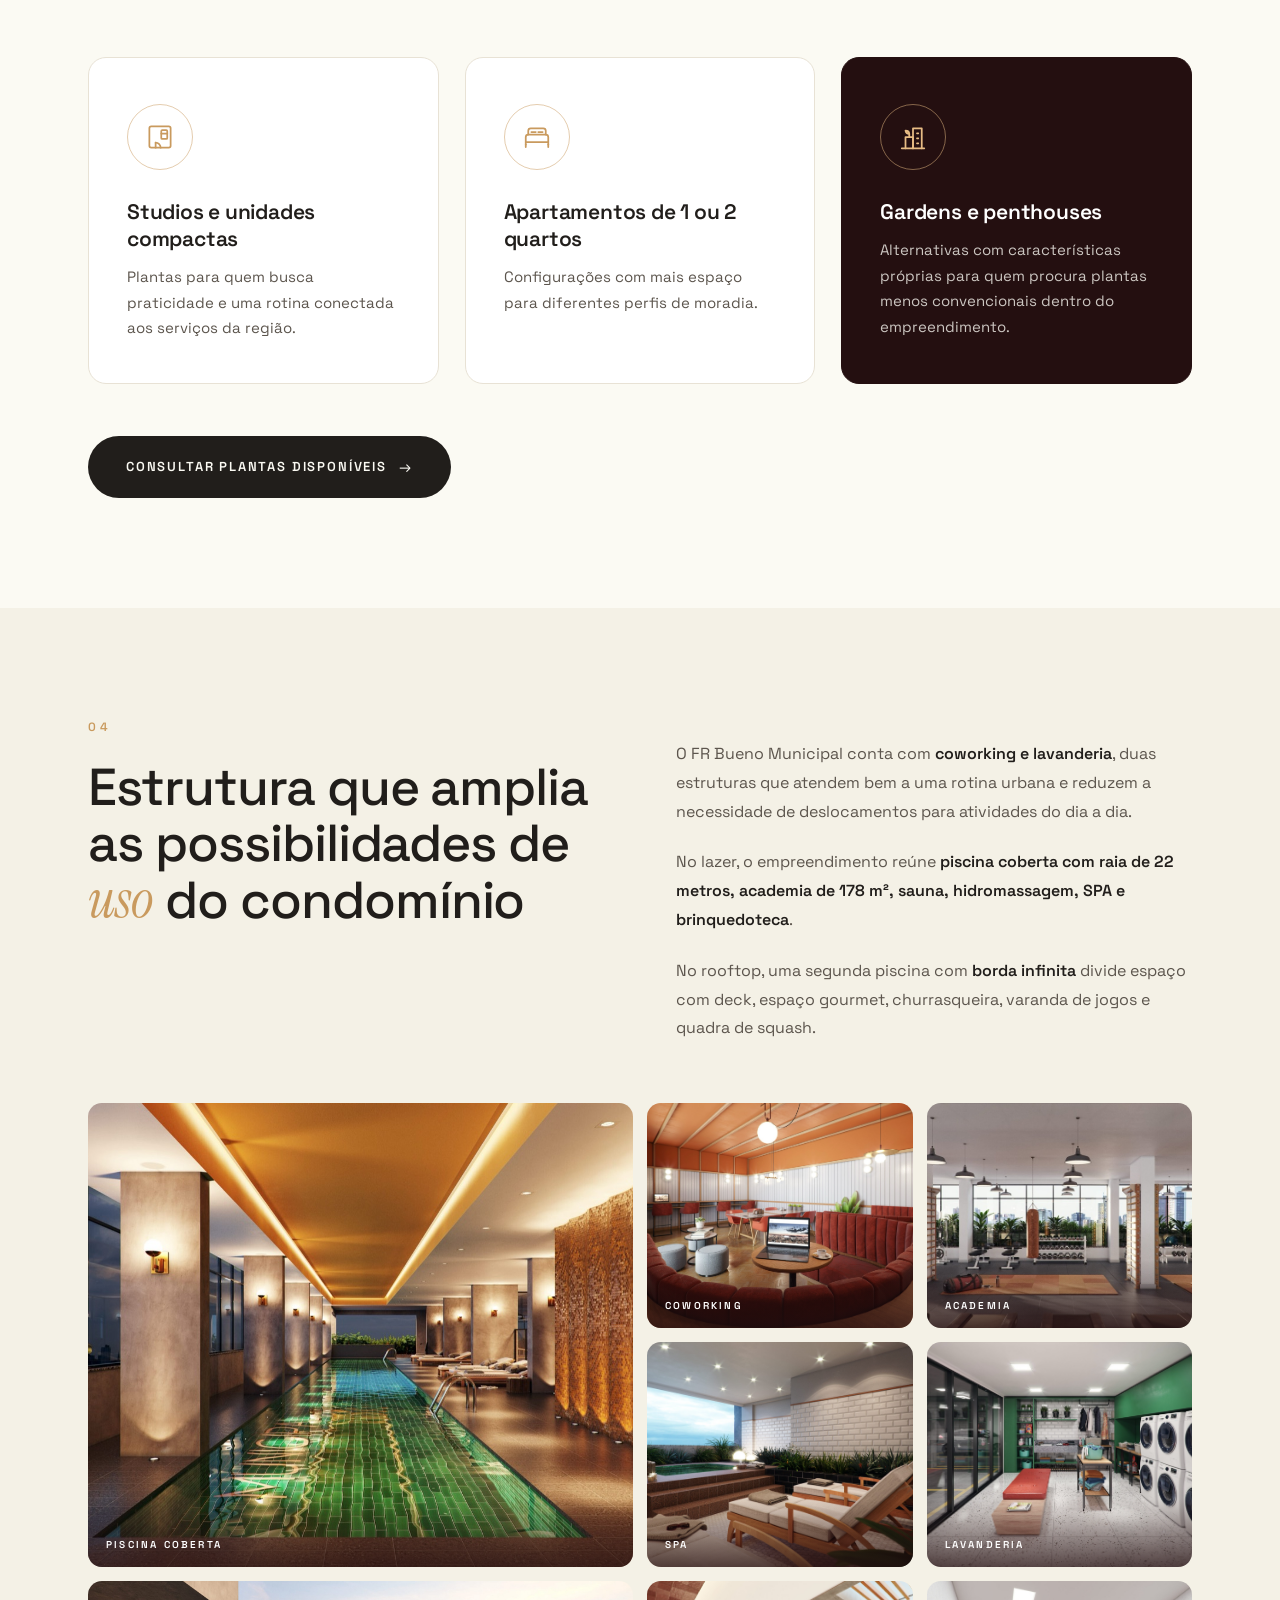
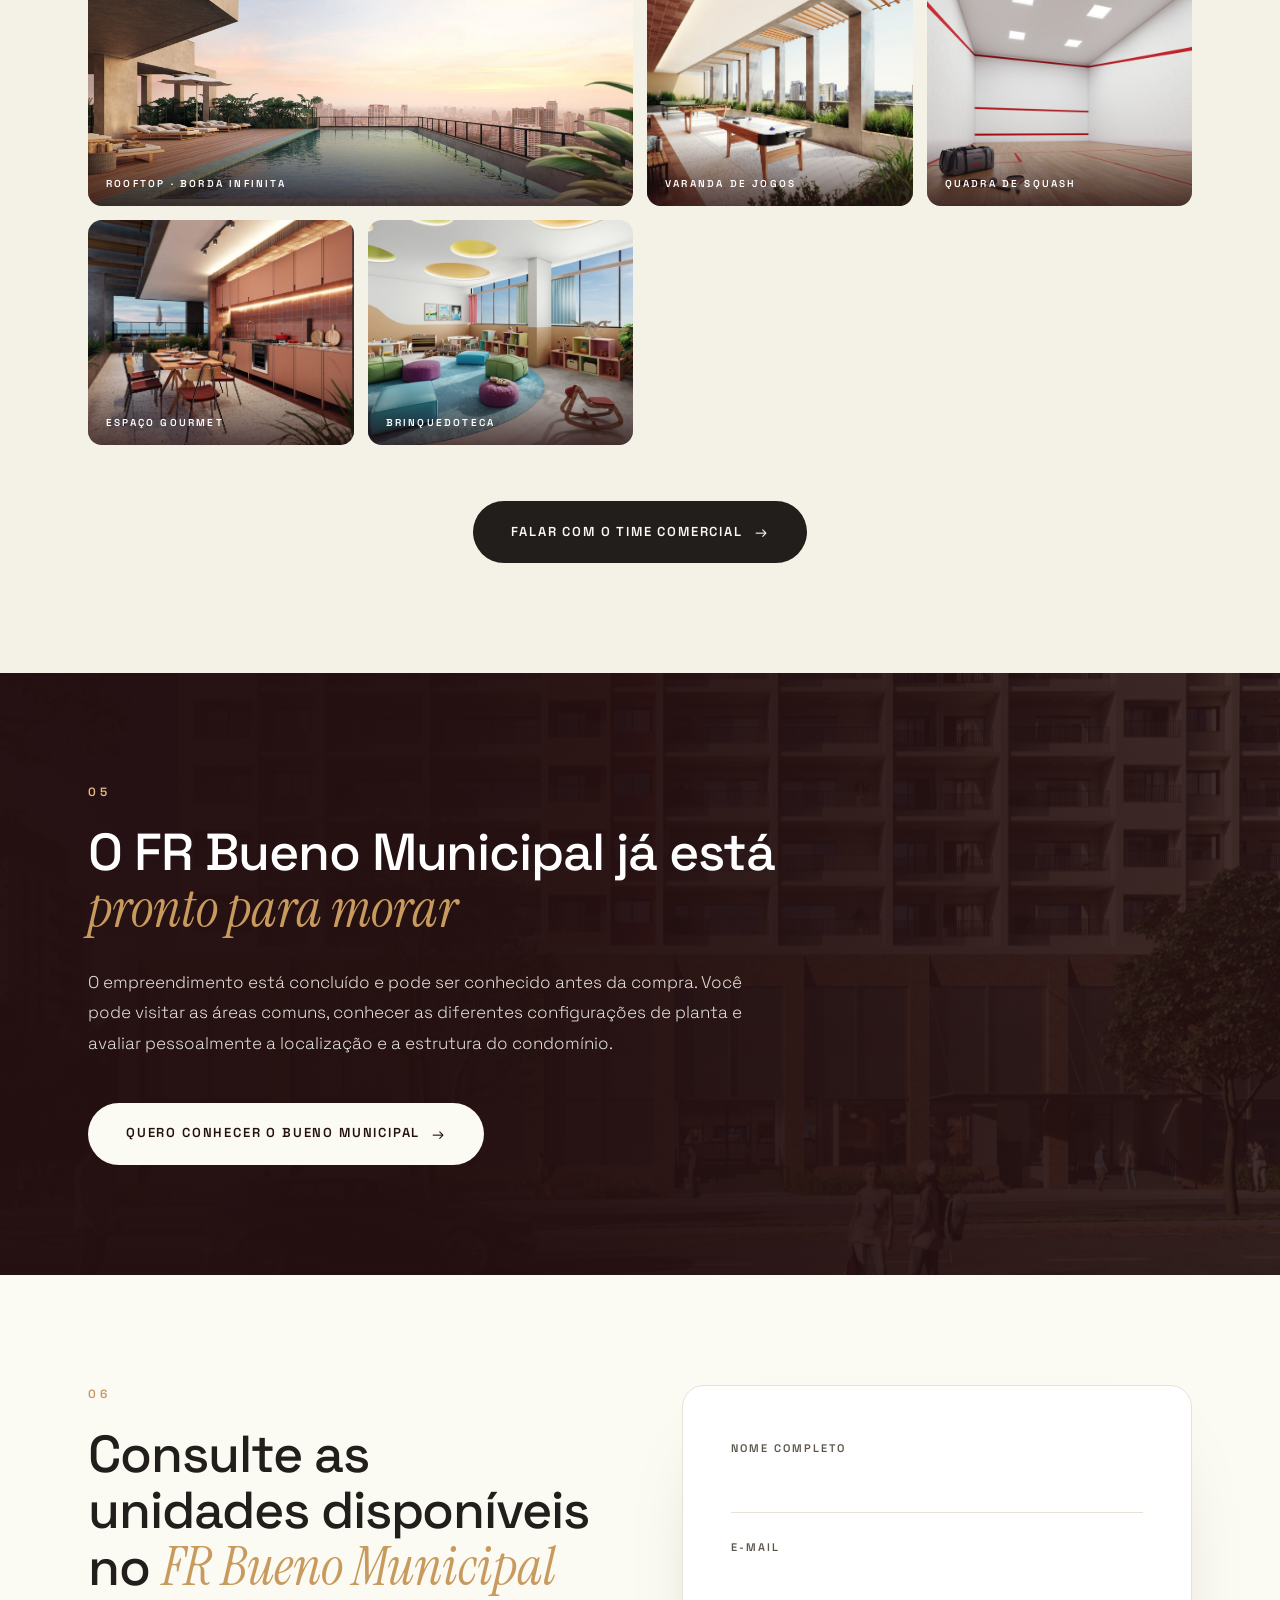
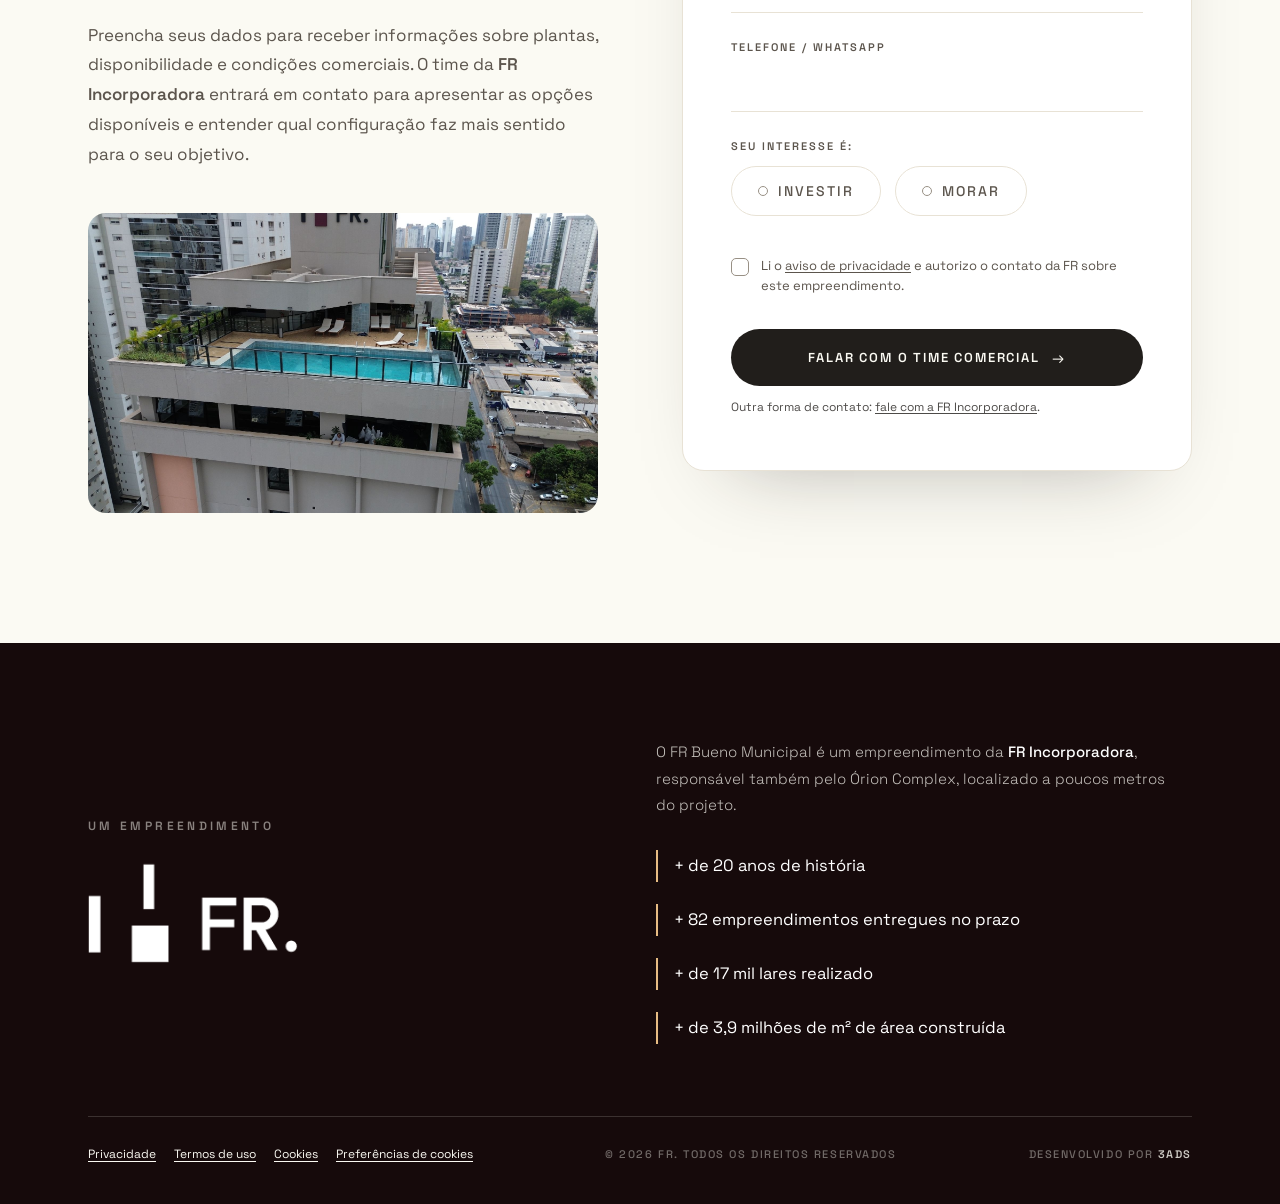
==== commit a7f4ddf7: "Reframe Bueno section 02 photo to show the Órion Complex Use a high-resolution vertical crop of the " ====
--- a/bueno/index.html
+++ b/bueno/index.html
@@ -128,7 +128,7 @@
         <a class="btn btn--light" href="#contato">Falar com o time comercial <span class="arr">→</span></a>
       </div>
       <div class="orion-card reveal">
-        <img src="images/vista-aerea-entorno.jpg" alt="Vista aérea do FR Bueno Municipal e do entorno">
+        <img src="images/vista-aerea-orion.jpg" alt="Vista aérea do FR Bueno Municipal com o Órion Complex ao fundo">
         <div class="orion-dist">
           <span class="n">450 m</span>
           <span class="l">Órion Complex</span>
